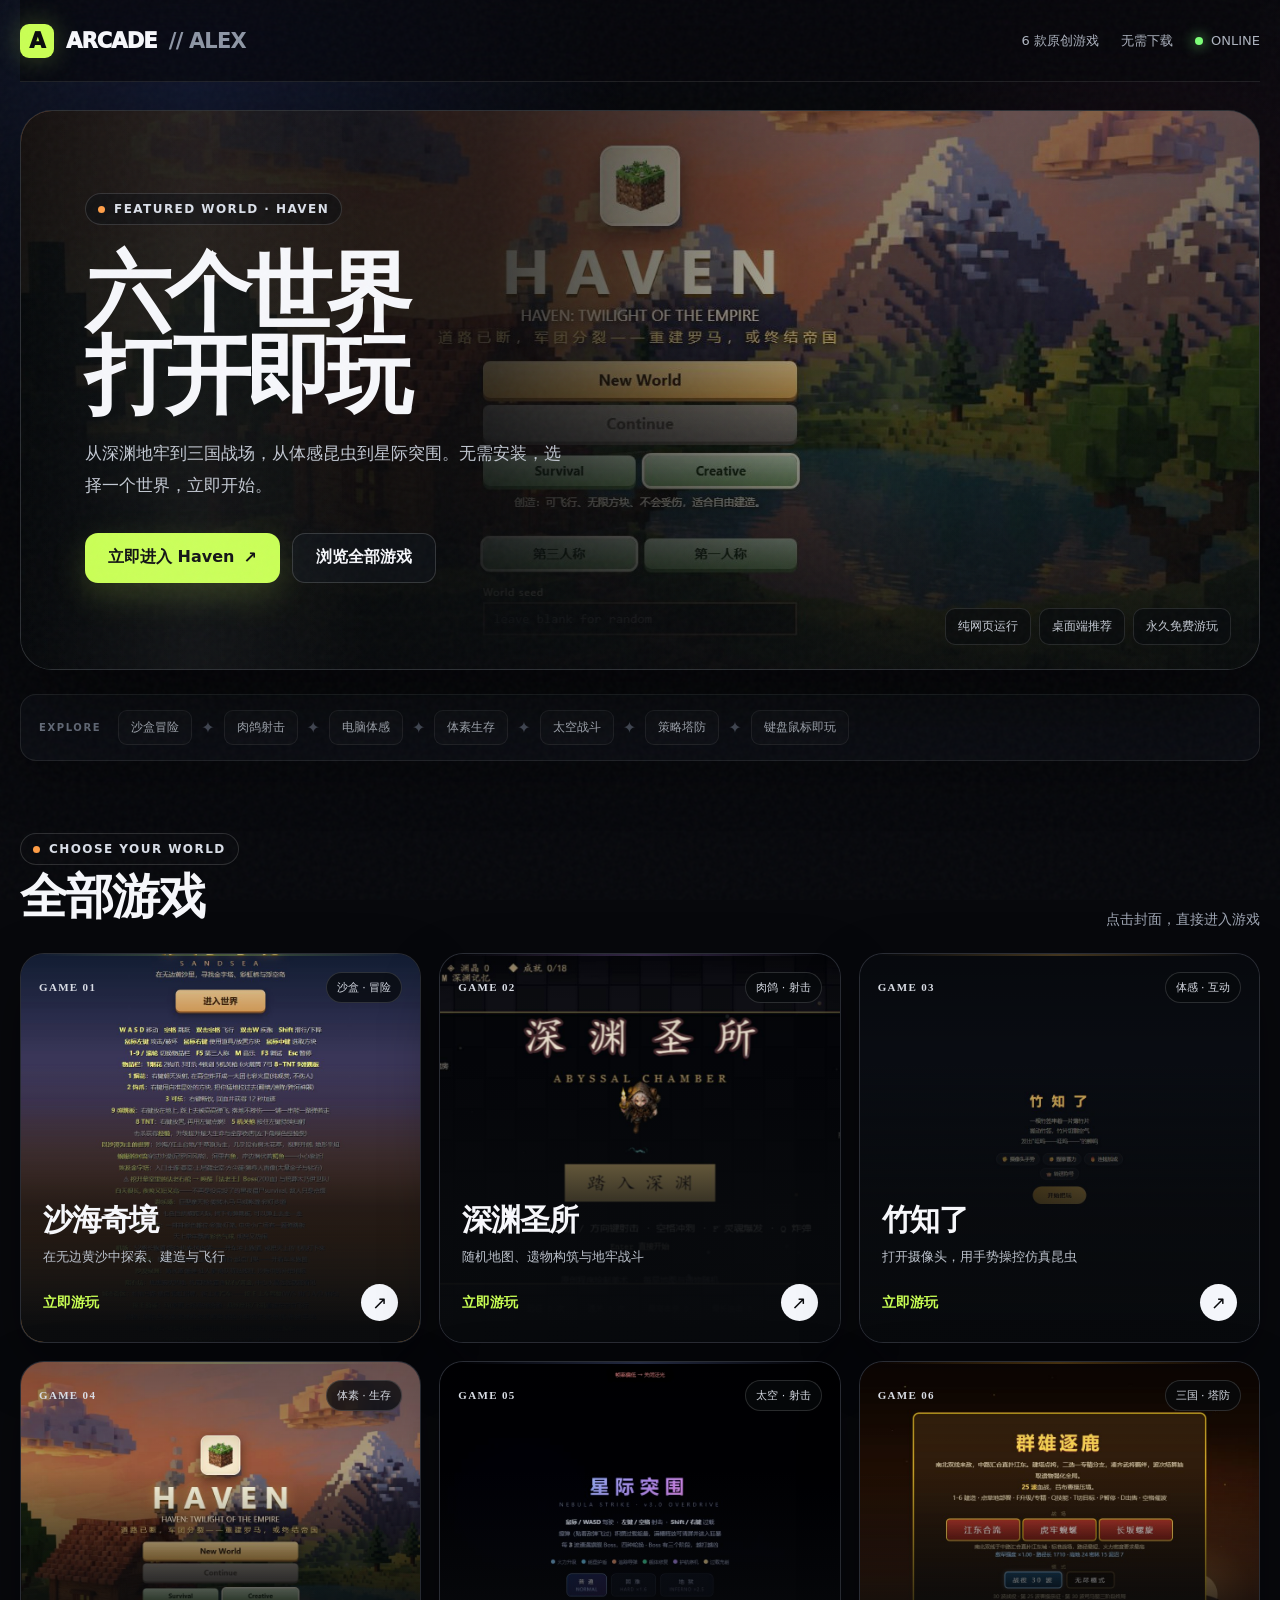
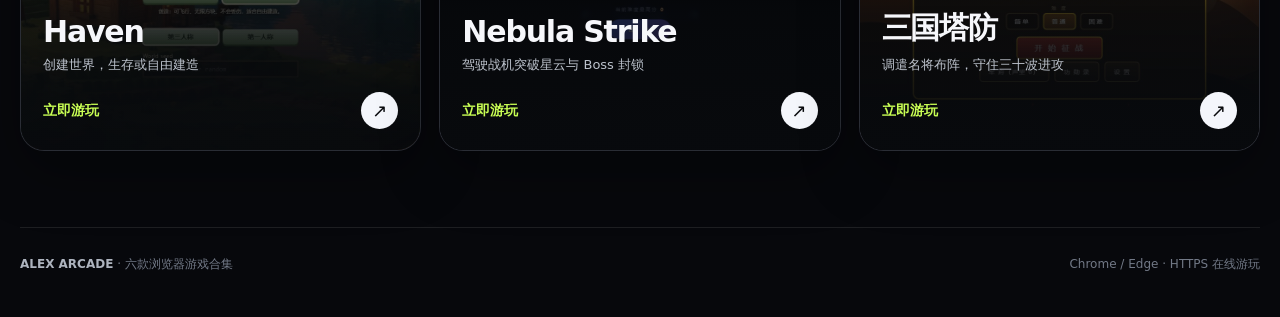
==== index.html @ c64f3cc8 "fix: align arcade naming with six games" ====
<!doctype html>
<html lang="zh-CN">
  <head>
    <script>
      if (window.location.protocol === 'file:') {
        window.location.replace('https://bosswenwu.github.io/alex-six-games/');
      }
    </script>
  <meta charset="utf-8">
  <meta name="viewport" content="width=device-width,initial-scale=1">
  <meta name="theme-color" content="#07080c">
  <meta name="description" content="Alex Arcade：六款免费网页游戏，打开浏览器立即游玩。">
  <title>Alex Arcade · 在线游戏厅</title>
  <style>
    :root{color-scheme:dark;--bg:#07080c;--panel:#11141b;--line:#ffffff18;--text:#f6f7fb;--muted:#a0a7b5;--lime:#c9ff54;--orange:#ff9d45;font-family:Inter,"Microsoft YaHei",system-ui,sans-serif}
    *{box-sizing:border-box}html{scroll-behavior:smooth}body{margin:0;background:var(--bg);color:var(--text);min-height:100vh}a{color:inherit}button,a{-webkit-tap-highlight-color:transparent}
    body:before{content:"";position:fixed;inset:0;pointer-events:none;background:radial-gradient(circle at 15% 10%,#26377155,transparent 32%),radial-gradient(circle at 90% 30%,#6e24422d,transparent 25%);z-index:-2;animation:aurora 12s ease-in-out infinite alternate}body:after{content:"";position:fixed;inset:0;pointer-events:none;z-index:99;opacity:.045;background-image:url("data:image/svg+xml,%3Csvg viewBox='0 0 180 180' xmlns='http://www.w3.org/2000/svg'%3E%3Cfilter id='n'%3E%3CfeTurbulence type='fractalNoise' baseFrequency='.9' numOctaves='2' stitchTiles='stitch'/%3E%3C/filter%3E%3Crect width='100%25' height='100%25' filter='url(%23n)' opacity='.7'/%3E%3C/svg%3E")}
    @keyframes aurora{to{filter:hue-rotate(14deg);transform:scale(1.05)}}@keyframes sheen{0%,60%{transform:translateX(-140%) skewX(-18deg)}100%{transform:translateX(260%) skewX(-18deg)}}
    .shell{width:min(1240px,calc(100% - 40px));margin:auto}.nav{position:sticky;top:0;z-index:30;height:82px;display:flex;align-items:center;justify-content:space-between;border-bottom:1px solid var(--line);background:#07080cbd;backdrop-filter:blur(22px) saturate(140%)}
    .brand{display:flex;align-items:center;gap:12px;text-decoration:none;font-weight:950;letter-spacing:-.04em;font-size:21px}.brand-mark{display:grid;place-items:center;width:34px;height:34px;background:var(--lime);color:#0a0b0d;border-radius:9px;box-shadow:0 0 26px #c9ff5440}.brand span:last-child{color:#8e96a5;font-weight:700}
    .nav-meta{display:flex;align-items:center;gap:22px;color:#aeb4c0;font-size:13px}.status{display:flex;align-items:center;gap:8px}.status i{width:8px;height:8px;border-radius:50%;background:#7dff78;box-shadow:0 0 14px #7dff78}
    .hero{position:relative;min-height:560px;margin:28px 0 24px;border:1px solid var(--line);border-radius:32px;overflow:hidden;isolation:isolate;background:#171a20;box-shadow:0 36px 100px #0008,inset 0 1px #ffffff16}.hero:before{content:"";position:absolute;z-index:2;top:-20%;bottom:-20%;width:28%;background:linear-gradient(90deg,transparent,#ffffff0c,transparent);pointer-events:none;animation:sheen 7s ease-in-out infinite}
    .hero-bg{position:absolute;inset:0;width:100%;height:100%;object-fit:cover;object-position:center;z-index:-2;transform:scale(1.015)}.hero:after{content:"";position:absolute;inset:0;background:linear-gradient(90deg,#06080be8 0%,#080a0dc9 38%,#080a0d35 70%,#080a0d55),linear-gradient(0deg,#080a0dcc,transparent 50%);z-index:-1}
    .hero-content{width:min(620px,90%);padding:82px 64px;display:flex;flex-direction:column;align-items:flex-start}.kicker{display:inline-flex;align-items:center;gap:9px;padding:8px 12px;border:1px solid #ffffff24;border-radius:999px;background:#0b0d10a8;color:#d9dee8;font-size:12px;font-weight:800;letter-spacing:.12em;text-transform:uppercase}.kicker:before{content:"";width:7px;height:7px;border-radius:50%;background:var(--orange)}
    h1{font-size:clamp(46px,7vw,86px);line-height:.96;letter-spacing:-.065em;margin:26px 0 22px;max-width:700px}.hero p{font-size:17px;line-height:1.85;color:#c1c7d1;max-width:540px;margin:0 0 32px}.actions{display:flex;gap:12px;flex-wrap:wrap}.button{display:inline-flex;align-items:center;justify-content:center;gap:9px;min-height:50px;padding:0 23px;border-radius:13px;text-decoration:none;font-weight:900;transition:.2s ease}.button.primary{background:var(--lime);color:#0a0b0d;box-shadow:0 12px 35px #c9ff542b}.button.secondary{border:1px solid #ffffff28;background:#101319bc}.button:hover,.button:focus-visible{transform:translateY(-3px)}
    .hero-stats{position:absolute;right:28px;bottom:24px;display:flex;gap:8px}.hero-stats span{padding:9px 12px;border-radius:10px;background:#090b0ebf;border:1px solid #ffffff1d;color:#c5cad4;font-size:12px;backdrop-filter:blur(12px)}
    .ticker{display:flex;align-items:center;gap:9px;margin:0 0 72px;padding:15px 18px;border:1px solid var(--line);border-radius:16px;background:#0d1016cc;box-shadow:0 18px 50px #0004;overflow:auto;scrollbar-width:none}.ticker::-webkit-scrollbar{display:none}.ticker b{color:#717988;font-size:10px;letter-spacing:.16em;margin-right:8px;white-space:nowrap}.ticker span{white-space:nowrap;padding:8px 12px;border:1px solid #ffffff14;border-radius:9px;color:#bdc3ce;font-size:12px;background:#ffffff05}.ticker i{color:#4c5260;font-style:normal}
    .section-head{display:flex;justify-content:space-between;align-items:end;margin-bottom:24px}.section-head h2{font-size:clamp(30px,4vw,48px);letter-spacing:-.045em;margin:0}.section-head p{margin:0;color:var(--muted);font-size:14px}
    .games{display:grid;grid-template-columns:repeat(12,1fr);gap:18px;padding-bottom:76px}.game{--accent:#c9ff54;grid-column:span 4;position:relative;min-height:390px;overflow:hidden;border-radius:24px;border:1px solid var(--line);background:#141720;text-decoration:none;isolation:isolate;box-shadow:0 22px 60px #0005;transition:.28s ease}.game:nth-child(2){--accent:#c793ff}.game:nth-child(3){--accent:#f7b94f}.game:nth-child(4){--accent:#91dc77}.game:nth-child(5){--accent:#8da8ff}.game:nth-child(6){--accent:#f3b333}.game:before{content:"";position:absolute;z-index:1;left:18px;right:18px;top:0;height:2px;background:linear-gradient(90deg,transparent,var(--accent),transparent);opacity:.25;transition:.25s}.game img{position:absolute;inset:0;width:100%;height:100%;object-fit:cover;z-index:-2;transition:.45s ease;filter:saturate(.92) contrast(1.04)}.game:after{content:"";position:absolute;inset:0;background:linear-gradient(0deg,#080a0dfa 4%,#080a0dc9 35%,transparent 72%),linear-gradient(180deg,#0004,transparent 25%);z-index:-1}.game:hover,.game:focus-visible{transform:translateY(-7px);border-color:color-mix(in srgb,var(--accent) 55%,transparent);box-shadow:0 30px 80px #0008,0 0 45px color-mix(in srgb,var(--accent) 10%,transparent)}.game:hover:before{opacity:1}.game:hover img,.game:focus-visible img{transform:scale(1.055);filter:saturate(1.12) contrast(1.05)}
    .game-top{display:flex;justify-content:space-between;align-items:center;padding:18px}.num{font:800 11px/1 ui-monospace,SFMono-Regular,Consolas;color:#d9dde5;letter-spacing:.12em}.genre{padding:7px 10px;border-radius:999px;background:#080a0dbd;border:1px solid #ffffff25;color:#d6dae3;font-size:11px;backdrop-filter:blur(10px)}
    .game-info{position:absolute;left:22px;right:22px;bottom:21px}.game h3{font-size:30px;letter-spacing:-.04em;margin:0 0 7px}.game p{margin:0 0 18px;color:#bcc2cc;font-size:13px;white-space:nowrap;overflow:hidden;text-overflow:ellipsis}.play-row{display:flex;justify-content:space-between;align-items:center}.play-now{font-weight:900;font-size:14px;color:var(--lime)}.arrow{display:grid;place-items:center;width:37px;height:37px;border-radius:50%;background:#f4f6fb;color:#090a0d;font-size:18px;transition:.2s}.game:hover .arrow{transform:translateX(4px)}
    .footer{border-top:1px solid var(--line);padding:28px 0 44px;display:flex;justify-content:space-between;gap:20px;color:#727987;font-size:12px}.footer strong{color:#aeb4bf}
    @media(max-width:900px){.game{grid-column:span 6}.hero{min-height:520px}.hero-content{padding:68px 42px}.hero-stats{display:none}}
    @media(max-width:620px){.shell{width:min(100% - 24px,1240px)}.nav{height:68px}.nav-meta>span:not(.status){display:none}.hero{margin-top:14px;min-height:570px;border-radius:22px}.hero-bg{object-position:60% center}.hero:after{background:linear-gradient(0deg,#07090bf7 5%,#07090bcc 56%,#07090b42)}.hero-content{position:absolute;left:0;right:0;bottom:0;width:100%;padding:34px 24px}.kicker{font-size:10px}h1{font-size:48px}.hero p{font-size:14px;line-height:1.7}.button{width:100%}.ticker{margin-bottom:56px}.section-head{align-items:start;flex-direction:column;gap:9px}.games{gap:14px}.game{grid-column:span 12;min-height:360px}.footer{flex-direction:column}}
  </style>
</head>
<body>
  <header class="shell nav">
    <a class="brand" href="./index.html" aria-label="Alex Arcade 首页"><span class="brand-mark">A</span><span>ARCADE</span><span>// ALEX</span></a>
    <div class="nav-meta"><span>6 款原创游戏</span><span>无需下载</span><span class="status"><i></i> ONLINE</span></div>
  </header>
  <main class="shell">
    <section class="hero" aria-labelledby="hero-title">
      <img class="hero-bg" src="covers/haven.jpg" alt="Haven 游戏世界">
      <div class="hero-content">
        <span class="kicker">Featured world · Haven</span>
        <h1 id="hero-title">六个世界<br>打开即玩</h1>
        <p>从深渊地牢到三国战场，从体感昆虫到星际突围。无需安装，选择一个世界，立即开始。</p>
        <div class="actions"><a class="button primary" href="games/haven/index.html">立即进入 Haven <span>↗</span></a><a class="button secondary" href="#all-games">浏览全部游戏</a></div>
      </div>
      <div class="hero-stats"><span>纯网页运行</span><span>桌面端推荐</span><span>永久免费游玩</span></div>
    </section>
    <div class="ticker" aria-label="游戏平台特点"><b>EXPLORE</b><span>沙盒冒险</span><i>✦</i><span>肉鸽射击</span><i>✦</i><span>电脑体感</span><i>✦</i><span>体素生存</span><i>✦</i><span>太空战斗</span><i>✦</i><span>策略塔防</span><i>✦</i><span>键盘鼠标即玩</span></div>
    <section id="all-games" aria-labelledby="games-title">
      <div class="section-head"><div><span class="kicker">Choose your world</span><h2 id="games-title">全部游戏</h2></div><p>点击封面，直接进入游戏</p></div>
      <div class="games">
        <a class="game" href="games/minecraft/index.html"><img src="covers/minecraft.jpg" alt="沙海奇境游戏画面"><div class="game-top"><span class="num">GAME 01</span><span class="genre">沙盒 · 冒险</span></div><div class="game-info"><h3>沙海奇境</h3><p>在无边黄沙中探索、建造与飞行</p><div class="play-row"><span class="play-now">立即游玩</span><span class="arrow">↗</span></div></div></a>
        <a class="game" href="games/abyss/index.html"><img src="covers/abyss.jpg" alt="深渊圣所游戏画面"><div class="game-top"><span class="num">GAME 02</span><span class="genre">肉鸽 · 射击</span></div><div class="game-info"><h3>深渊圣所</h3><p>随机地图、遗物构筑与地牢战斗</p><div class="play-row"><span class="play-now">立即游玩</span><span class="arrow">↗</span></div></div></a>
        <a class="game" href="games/zhuzhiliao/index.html"><img src="covers/zhuzhiliao.jpg" alt="竹知了游戏画面"><div class="game-top"><span class="num">GAME 03</span><span class="genre">体感 · 互动</span></div><div class="game-info"><h3>竹知了</h3><p>打开摄像头，用手势操控仿真昆虫</p><div class="play-row"><span class="play-now">立即游玩</span><span class="arrow">↗</span></div></div></a>
        <a class="game" href="games/haven/index.html"><img src="covers/haven.jpg" alt="Haven 游戏画面"><div class="game-top"><span class="num">GAME 04</span><span class="genre">体素 · 生存</span></div><div class="game-info"><h3>Haven</h3><p>创建世界，生存或自由建造</p><div class="play-row"><span class="play-now">立即游玩</span><span class="arrow">↗</span></div></div></a>
        <a class="game" href="games/nebula/index.html"><img src="covers/nebula.jpg" alt="Nebula Strike 游戏画面"><div class="game-top"><span class="num">GAME 05</span><span class="genre">太空 · 射击</span></div><div class="game-info"><h3>Nebula Strike</h3><p>驾驶战机突破星云与 Boss 封锁</p><div class="play-row"><span class="play-now">立即游玩</span><span class="arrow">↗</span></div></div></a>
        <a class="game" href="games/three-kingdoms/index.html"><img src="covers/three-kingdoms.jpg" alt="三国塔防游戏画面"><div class="game-top"><span class="num">GAME 06</span><span class="genre">三国 · 塔防</span></div><div class="game-info"><h3>三国塔防</h3><p>调遣名将布阵，守住三十波进攻</p><div class="play-row"><span class="play-now">立即游玩</span><span class="arrow">↗</span></div></div></a>
      </div>
    </section>
  </main>
  <footer class="shell footer"><span><strong>ALEX ARCADE</strong> · 六款浏览器游戏合集</span><span>Chrome / Edge · HTTPS 在线游玩</span></footer>
</body>
</html>
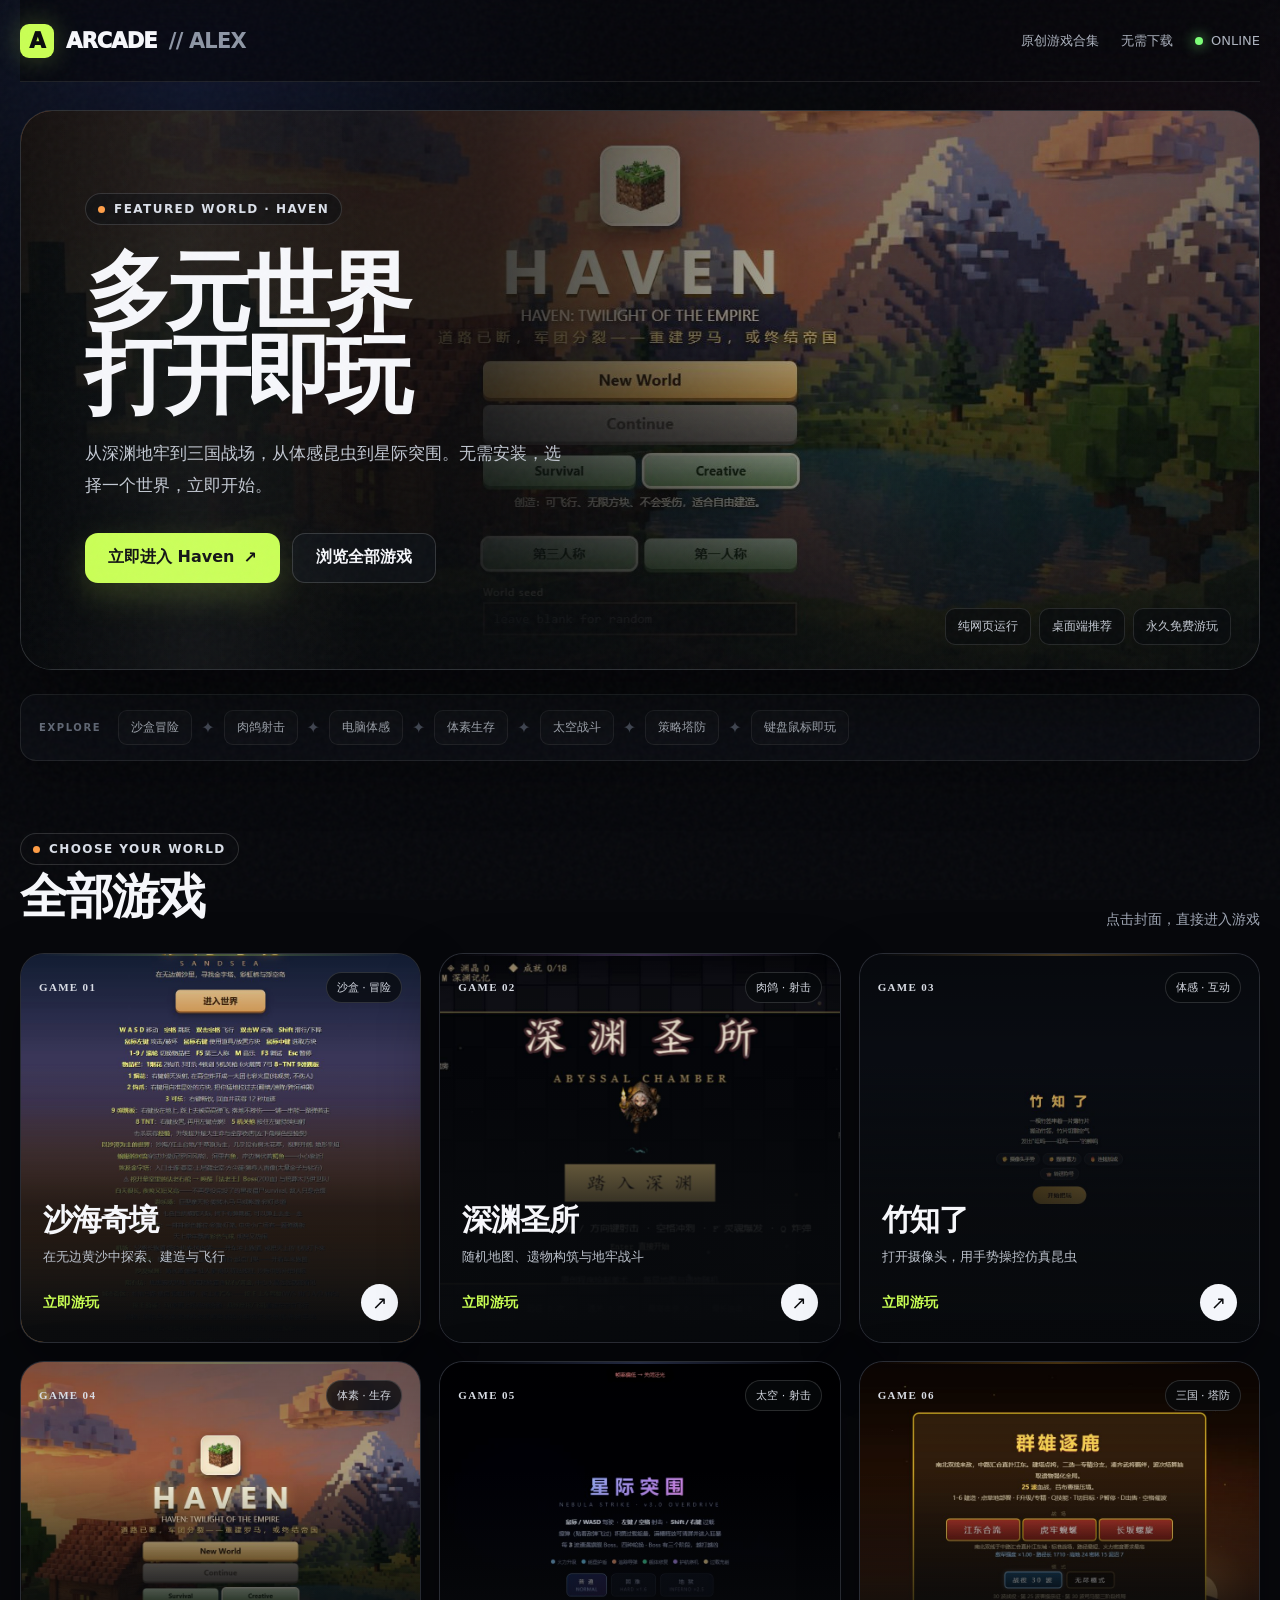
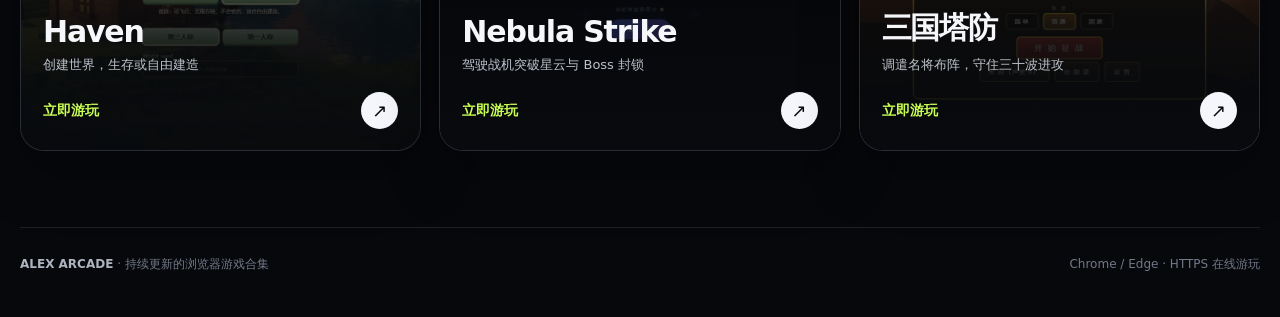
==== commit d274cf1c: "refactor: use expandable Alex Games naming" ====
--- a/index.html
+++ b/index.html
@@ -3,13 +3,13 @@
   <head>
     <script>
       if (window.location.protocol === 'file:') {
-        window.location.replace('https://bosswenwu.github.io/alex-six-games/');
+        window.location.replace('https://bosswenwu.github.io/alex-games/');
       }
     </script>
   <meta charset="utf-8">
   <meta name="viewport" content="width=device-width,initial-scale=1">
   <meta name="theme-color" content="#07080c">
-  <meta name="description" content="Alex Arcade：六款免费网页游戏，打开浏览器立即游玩。">
+  <meta name="description" content="Alex Arcade：持续扩展的免费网页游戏合集，打开浏览器立即游玩。">
   <title>Alex Arcade · 在线游戏厅</title>
   <style>
     :root{color-scheme:dark;--bg:#07080c;--panel:#11141b;--line:#ffffff18;--text:#f6f7fb;--muted:#a0a7b5;--lime:#c9ff54;--orange:#ff9d45;font-family:Inter,"Microsoft YaHei",system-ui,sans-serif}
@@ -37,14 +37,14 @@
 <body>
   <header class="shell nav">
     <a class="brand" href="./index.html" aria-label="Alex Arcade 首页"><span class="brand-mark">A</span><span>ARCADE</span><span>// ALEX</span></a>
-    <div class="nav-meta"><span>6 款原创游戏</span><span>无需下载</span><span class="status"><i></i> ONLINE</span></div>
+    <div class="nav-meta"><span>原创游戏合集</span><span>无需下载</span><span class="status"><i></i> ONLINE</span></div>
   </header>
   <main class="shell">
     <section class="hero" aria-labelledby="hero-title">
       <img class="hero-bg" src="covers/haven.jpg" alt="Haven 游戏世界">
       <div class="hero-content">
         <span class="kicker">Featured world · Haven</span>
-        <h1 id="hero-title">六个世界<br>打开即玩</h1>
+        <h1 id="hero-title">多元世界<br>打开即玩</h1>
         <p>从深渊地牢到三国战场，从体感昆虫到星际突围。无需安装，选择一个世界，立即开始。</p>
         <div class="actions"><a class="button primary" href="games/haven/index.html">立即进入 Haven <span>↗</span></a><a class="button secondary" href="#all-games">浏览全部游戏</a></div>
       </div>
@@ -63,6 +63,6 @@
       </div>
     </section>
   </main>
-  <footer class="shell footer"><span><strong>ALEX ARCADE</strong> · 六款浏览器游戏合集</span><span>Chrome / Edge · HTTPS 在线游玩</span></footer>
+  <footer class="shell footer"><span><strong>ALEX ARCADE</strong> · 持续更新的浏览器游戏合集</span><span>Chrome / Edge · HTTPS 在线游玩</span></footer>
 </body>
 </html>
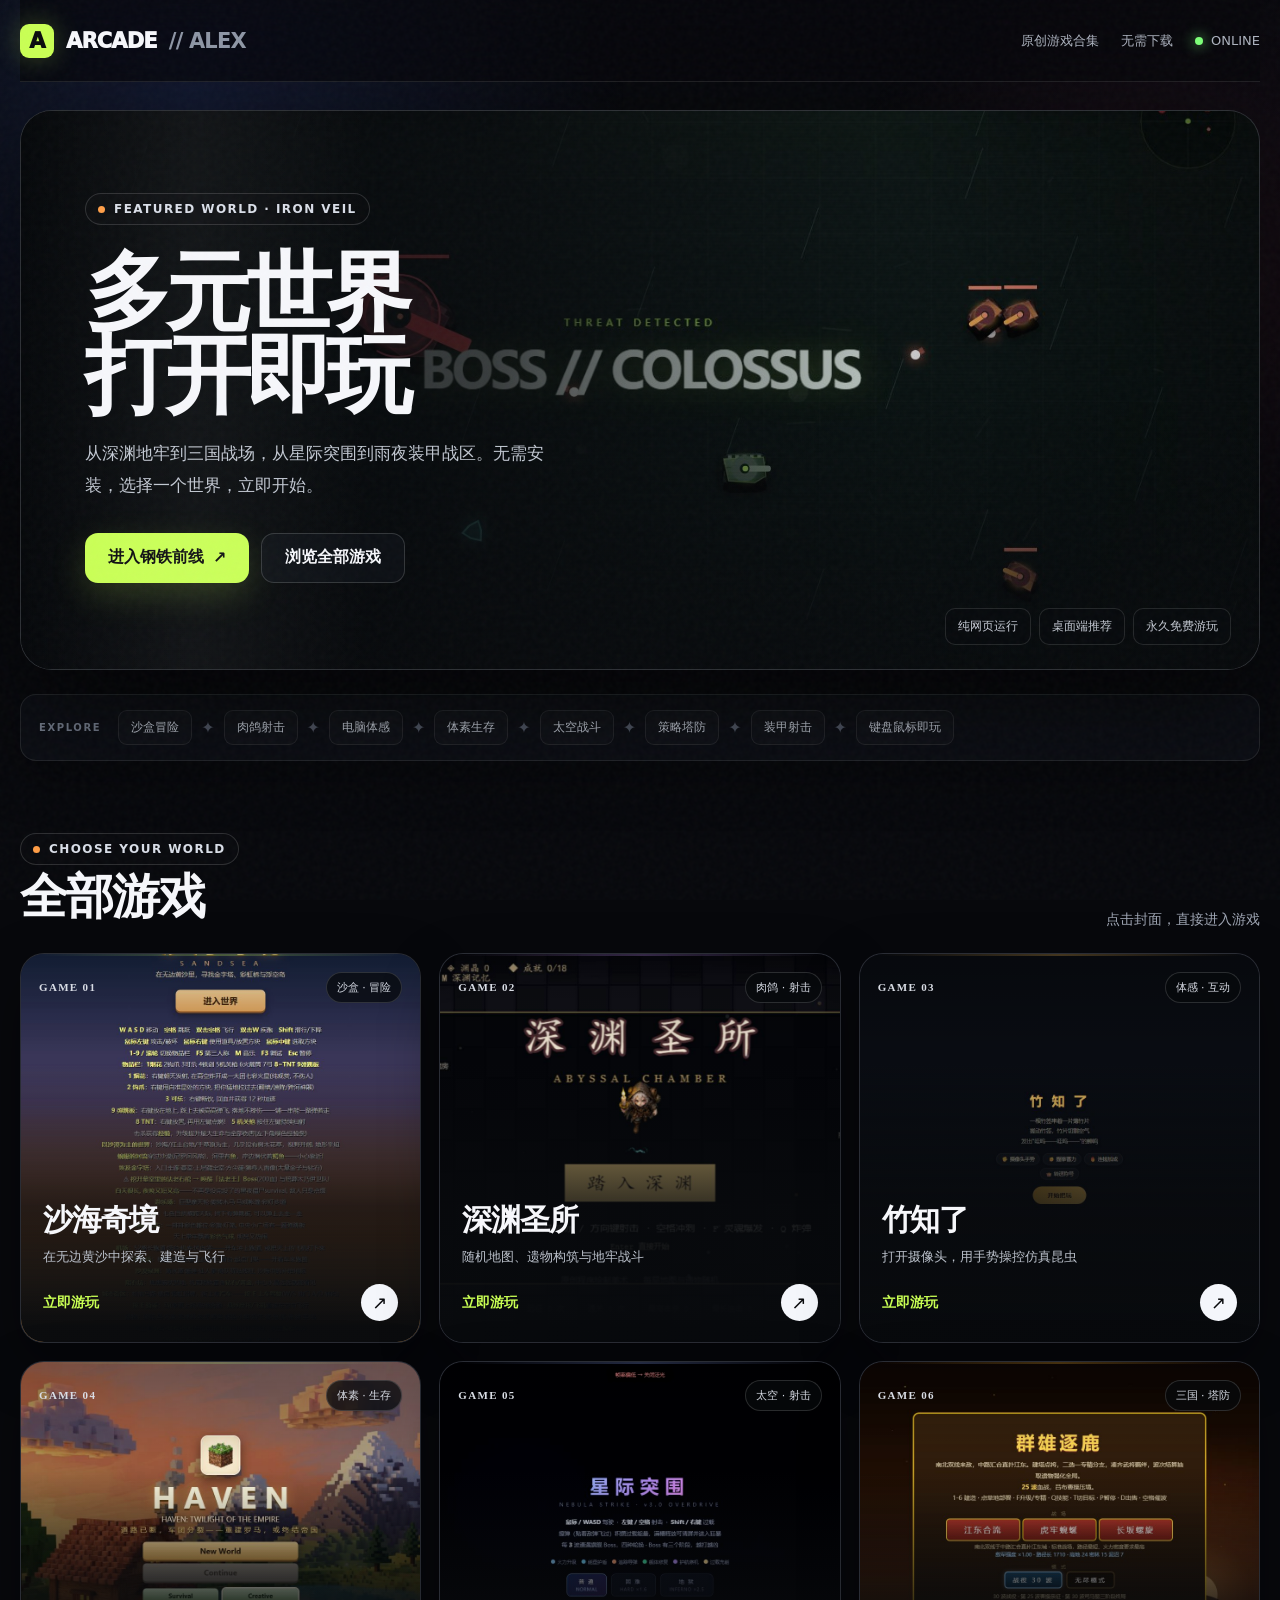
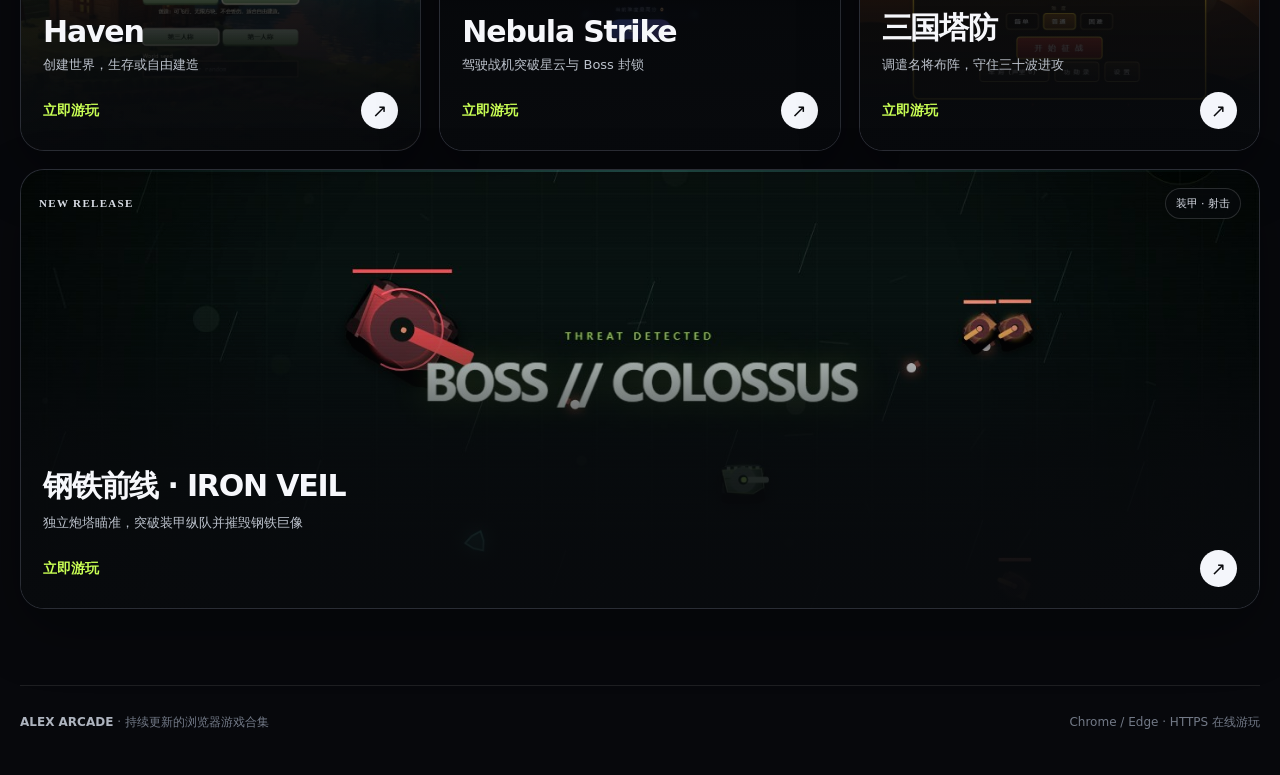
==== commit 4c34e005: "feat: add Iron Veil tank shooter" ====
--- a/index.html
+++ b/index.html
@@ -26,12 +26,12 @@
     .hero-stats{position:absolute;right:28px;bottom:24px;display:flex;gap:8px}.hero-stats span{padding:9px 12px;border-radius:10px;background:#090b0ebf;border:1px solid #ffffff1d;color:#c5cad4;font-size:12px;backdrop-filter:blur(12px)}
     .ticker{display:flex;align-items:center;gap:9px;margin:0 0 72px;padding:15px 18px;border:1px solid var(--line);border-radius:16px;background:#0d1016cc;box-shadow:0 18px 50px #0004;overflow:auto;scrollbar-width:none}.ticker::-webkit-scrollbar{display:none}.ticker b{color:#717988;font-size:10px;letter-spacing:.16em;margin-right:8px;white-space:nowrap}.ticker span{white-space:nowrap;padding:8px 12px;border:1px solid #ffffff14;border-radius:9px;color:#bdc3ce;font-size:12px;background:#ffffff05}.ticker i{color:#4c5260;font-style:normal}
     .section-head{display:flex;justify-content:space-between;align-items:end;margin-bottom:24px}.section-head h2{font-size:clamp(30px,4vw,48px);letter-spacing:-.045em;margin:0}.section-head p{margin:0;color:var(--muted);font-size:14px}
-    .games{display:grid;grid-template-columns:repeat(12,1fr);gap:18px;padding-bottom:76px}.game{--accent:#c9ff54;grid-column:span 4;position:relative;min-height:390px;overflow:hidden;border-radius:24px;border:1px solid var(--line);background:#141720;text-decoration:none;isolation:isolate;box-shadow:0 22px 60px #0005;transition:.28s ease}.game:nth-child(2){--accent:#c793ff}.game:nth-child(3){--accent:#f7b94f}.game:nth-child(4){--accent:#91dc77}.game:nth-child(5){--accent:#8da8ff}.game:nth-child(6){--accent:#f3b333}.game:before{content:"";position:absolute;z-index:1;left:18px;right:18px;top:0;height:2px;background:linear-gradient(90deg,transparent,var(--accent),transparent);opacity:.25;transition:.25s}.game img{position:absolute;inset:0;width:100%;height:100%;object-fit:cover;z-index:-2;transition:.45s ease;filter:saturate(.92) contrast(1.04)}.game:after{content:"";position:absolute;inset:0;background:linear-gradient(0deg,#080a0dfa 4%,#080a0dc9 35%,transparent 72%),linear-gradient(180deg,#0004,transparent 25%);z-index:-1}.game:hover,.game:focus-visible{transform:translateY(-7px);border-color:color-mix(in srgb,var(--accent) 55%,transparent);box-shadow:0 30px 80px #0008,0 0 45px color-mix(in srgb,var(--accent) 10%,transparent)}.game:hover:before{opacity:1}.game:hover img,.game:focus-visible img{transform:scale(1.055);filter:saturate(1.12) contrast(1.05)}
+    .games{display:grid;grid-template-columns:repeat(12,1fr);gap:18px;padding-bottom:76px}.game{--accent:#c9ff54;grid-column:span 4;position:relative;min-height:390px;overflow:hidden;border-radius:24px;border:1px solid var(--line);background:#141720;text-decoration:none;isolation:isolate;box-shadow:0 22px 60px #0005;transition:.28s ease}.game:nth-child(2){--accent:#c793ff}.game:nth-child(3){--accent:#f7b94f}.game:nth-child(4){--accent:#91dc77}.game:nth-child(5){--accent:#8da8ff}.game:nth-child(6){--accent:#f3b333}.game:nth-child(7){--accent:#61e8db;grid-column:span 12;min-height:440px}.game:nth-child(7) img{object-position:center 46%}.game:before{content:"";position:absolute;z-index:1;left:18px;right:18px;top:0;height:2px;background:linear-gradient(90deg,transparent,var(--accent),transparent);opacity:.25;transition:.25s}.game img{position:absolute;inset:0;width:100%;height:100%;object-fit:cover;z-index:-2;transition:.45s ease;filter:saturate(.92) contrast(1.04)}.game:after{content:"";position:absolute;inset:0;background:linear-gradient(0deg,#080a0dfa 4%,#080a0dc9 35%,transparent 72%),linear-gradient(180deg,#0004,transparent 25%);z-index:-1}.game:hover,.game:focus-visible{transform:translateY(-7px);border-color:color-mix(in srgb,var(--accent) 55%,transparent);box-shadow:0 30px 80px #0008,0 0 45px color-mix(in srgb,var(--accent) 10%,transparent)}.game:hover:before{opacity:1}.game:hover img,.game:focus-visible img{transform:scale(1.055);filter:saturate(1.12) contrast(1.05)}
     .game-top{display:flex;justify-content:space-between;align-items:center;padding:18px}.num{font:800 11px/1 ui-monospace,SFMono-Regular,Consolas;color:#d9dde5;letter-spacing:.12em}.genre{padding:7px 10px;border-radius:999px;background:#080a0dbd;border:1px solid #ffffff25;color:#d6dae3;font-size:11px;backdrop-filter:blur(10px)}
     .game-info{position:absolute;left:22px;right:22px;bottom:21px}.game h3{font-size:30px;letter-spacing:-.04em;margin:0 0 7px}.game p{margin:0 0 18px;color:#bcc2cc;font-size:13px;white-space:nowrap;overflow:hidden;text-overflow:ellipsis}.play-row{display:flex;justify-content:space-between;align-items:center}.play-now{font-weight:900;font-size:14px;color:var(--lime)}.arrow{display:grid;place-items:center;width:37px;height:37px;border-radius:50%;background:#f4f6fb;color:#090a0d;font-size:18px;transition:.2s}.game:hover .arrow{transform:translateX(4px)}
     .footer{border-top:1px solid var(--line);padding:28px 0 44px;display:flex;justify-content:space-between;gap:20px;color:#727987;font-size:12px}.footer strong{color:#aeb4bf}
-    @media(max-width:900px){.game{grid-column:span 6}.hero{min-height:520px}.hero-content{padding:68px 42px}.hero-stats{display:none}}
-    @media(max-width:620px){.shell{width:min(100% - 24px,1240px)}.nav{height:68px}.nav-meta>span:not(.status){display:none}.hero{margin-top:14px;min-height:570px;border-radius:22px}.hero-bg{object-position:60% center}.hero:after{background:linear-gradient(0deg,#07090bf7 5%,#07090bcc 56%,#07090b42)}.hero-content{position:absolute;left:0;right:0;bottom:0;width:100%;padding:34px 24px}.kicker{font-size:10px}h1{font-size:48px}.hero p{font-size:14px;line-height:1.7}.button{width:100%}.ticker{margin-bottom:56px}.section-head{align-items:start;flex-direction:column;gap:9px}.games{gap:14px}.game{grid-column:span 12;min-height:360px}.footer{flex-direction:column}}
+    @media(max-width:900px){.game{grid-column:span 6}.game:nth-child(7){grid-column:span 12}.hero{min-height:520px}.hero-content{padding:68px 42px}.hero-stats{display:none}}
+    @media(max-width:620px){.shell{width:min(100% - 24px,1240px)}.nav{height:68px}.nav-meta>span:not(.status){display:none}.hero{margin-top:14px;min-height:570px;border-radius:22px}.hero-bg{object-position:60% center}.hero:after{background:linear-gradient(0deg,#07090bf7 5%,#07090bcc 56%,#07090b42)}.hero-content{position:absolute;left:0;right:0;bottom:0;width:100%;padding:34px 24px}.kicker{font-size:10px}h1{font-size:48px}.hero p{font-size:14px;line-height:1.7}.button{width:100%}.ticker{margin-bottom:56px}.section-head{align-items:start;flex-direction:column;gap:9px}.games{gap:14px}.game,.game:nth-child(7){grid-column:span 12;min-height:360px}.footer{flex-direction:column}}
   </style>
 </head>
 <body>
@@ -41,16 +41,16 @@
   </header>
   <main class="shell">
     <section class="hero" aria-labelledby="hero-title">
-      <img class="hero-bg" src="covers/haven.jpg" alt="Haven 游戏世界">
+      <img class="hero-bg" src="covers/tank-strike.jpg" alt="钢铁前线游戏世界">
       <div class="hero-content">
-        <span class="kicker">Featured world · Haven</span>
+        <span class="kicker">Featured world · Iron Veil</span>
         <h1 id="hero-title">多元世界<br>打开即玩</h1>
-        <p>从深渊地牢到三国战场，从体感昆虫到星际突围。无需安装，选择一个世界，立即开始。</p>
-        <div class="actions"><a class="button primary" href="games/haven/index.html">立即进入 Haven <span>↗</span></a><a class="button secondary" href="#all-games">浏览全部游戏</a></div>
+        <p>从深渊地牢到三国战场，从星际突围到雨夜装甲战区。无需安装，选择一个世界，立即开始。</p>
+        <div class="actions"><a class="button primary" href="games/tank-strike/index.html">进入钢铁前线 <span>↗</span></a><a class="button secondary" href="#all-games">浏览全部游戏</a></div>
       </div>
       <div class="hero-stats"><span>纯网页运行</span><span>桌面端推荐</span><span>永久免费游玩</span></div>
     </section>
-    <div class="ticker" aria-label="游戏平台特点"><b>EXPLORE</b><span>沙盒冒险</span><i>✦</i><span>肉鸽射击</span><i>✦</i><span>电脑体感</span><i>✦</i><span>体素生存</span><i>✦</i><span>太空战斗</span><i>✦</i><span>策略塔防</span><i>✦</i><span>键盘鼠标即玩</span></div>
+    <div class="ticker" aria-label="游戏平台特点"><b>EXPLORE</b><span>沙盒冒险</span><i>✦</i><span>肉鸽射击</span><i>✦</i><span>电脑体感</span><i>✦</i><span>体素生存</span><i>✦</i><span>太空战斗</span><i>✦</i><span>策略塔防</span><i>✦</i><span>装甲射击</span><i>✦</i><span>键盘鼠标即玩</span></div>
     <section id="all-games" aria-labelledby="games-title">
       <div class="section-head"><div><span class="kicker">Choose your world</span><h2 id="games-title">全部游戏</h2></div><p>点击封面，直接进入游戏</p></div>
       <div class="games">
@@ -60,6 +60,7 @@
         <a class="game" href="games/haven/index.html"><img src="covers/haven.jpg" alt="Haven 游戏画面"><div class="game-top"><span class="num">GAME 04</span><span class="genre">体素 · 生存</span></div><div class="game-info"><h3>Haven</h3><p>创建世界，生存或自由建造</p><div class="play-row"><span class="play-now">立即游玩</span><span class="arrow">↗</span></div></div></a>
         <a class="game" href="games/nebula/index.html"><img src="covers/nebula.jpg" alt="Nebula Strike 游戏画面"><div class="game-top"><span class="num">GAME 05</span><span class="genre">太空 · 射击</span></div><div class="game-info"><h3>Nebula Strike</h3><p>驾驶战机突破星云与 Boss 封锁</p><div class="play-row"><span class="play-now">立即游玩</span><span class="arrow">↗</span></div></div></a>
         <a class="game" href="games/three-kingdoms/index.html"><img src="covers/three-kingdoms.jpg" alt="三国塔防游戏画面"><div class="game-top"><span class="num">GAME 06</span><span class="genre">三国 · 塔防</span></div><div class="game-info"><h3>三国塔防</h3><p>调遣名将布阵，守住三十波进攻</p><div class="play-row"><span class="play-now">立即游玩</span><span class="arrow">↗</span></div></div></a>
+        <a class="game" href="games/tank-strike/index.html"><img src="covers/tank-strike.jpg" alt="钢铁前线游戏画面"><div class="game-top"><span class="num">NEW RELEASE</span><span class="genre">装甲 · 射击</span></div><div class="game-info"><h3>钢铁前线 · IRON VEIL</h3><p>独立炮塔瞄准，突破装甲纵队并摧毁钢铁巨像</p><div class="play-row"><span class="play-now">立即游玩</span><span class="arrow">↗</span></div></div></a>
       </div>
     </section>
   </main>
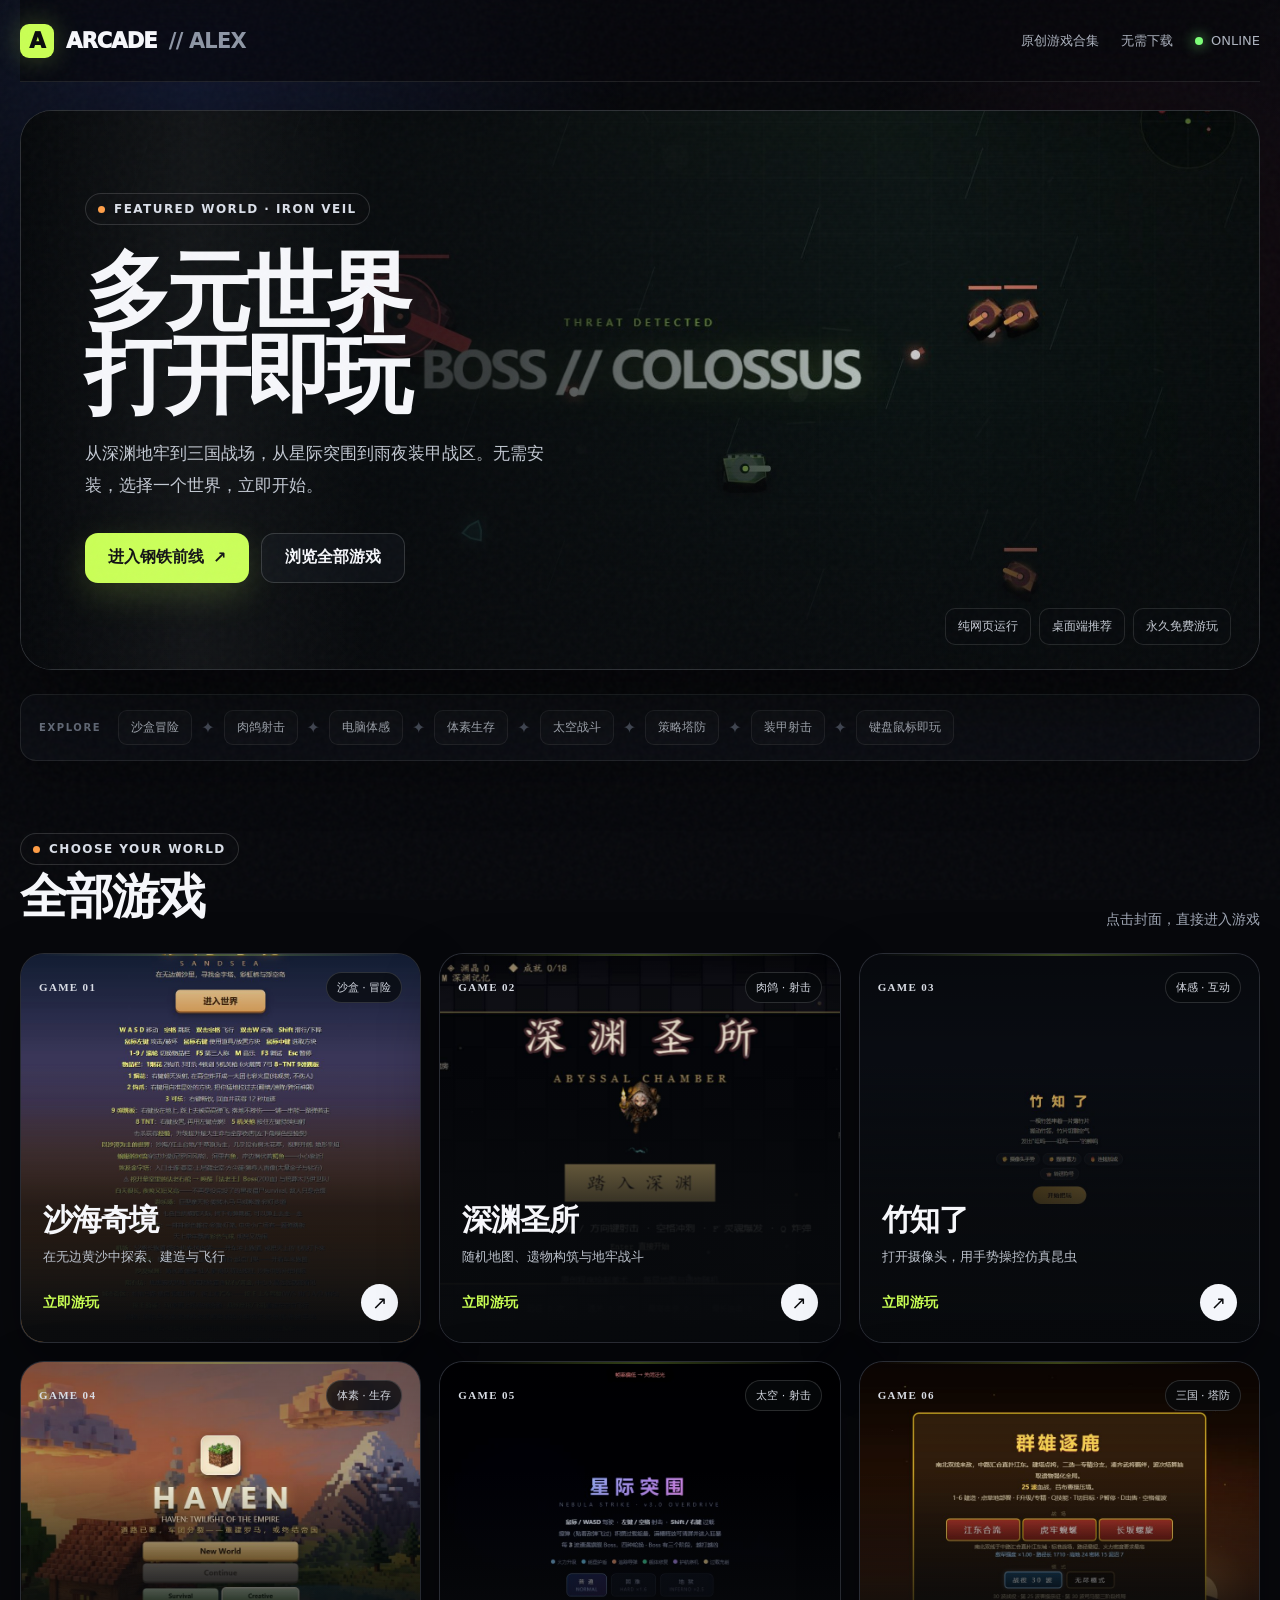
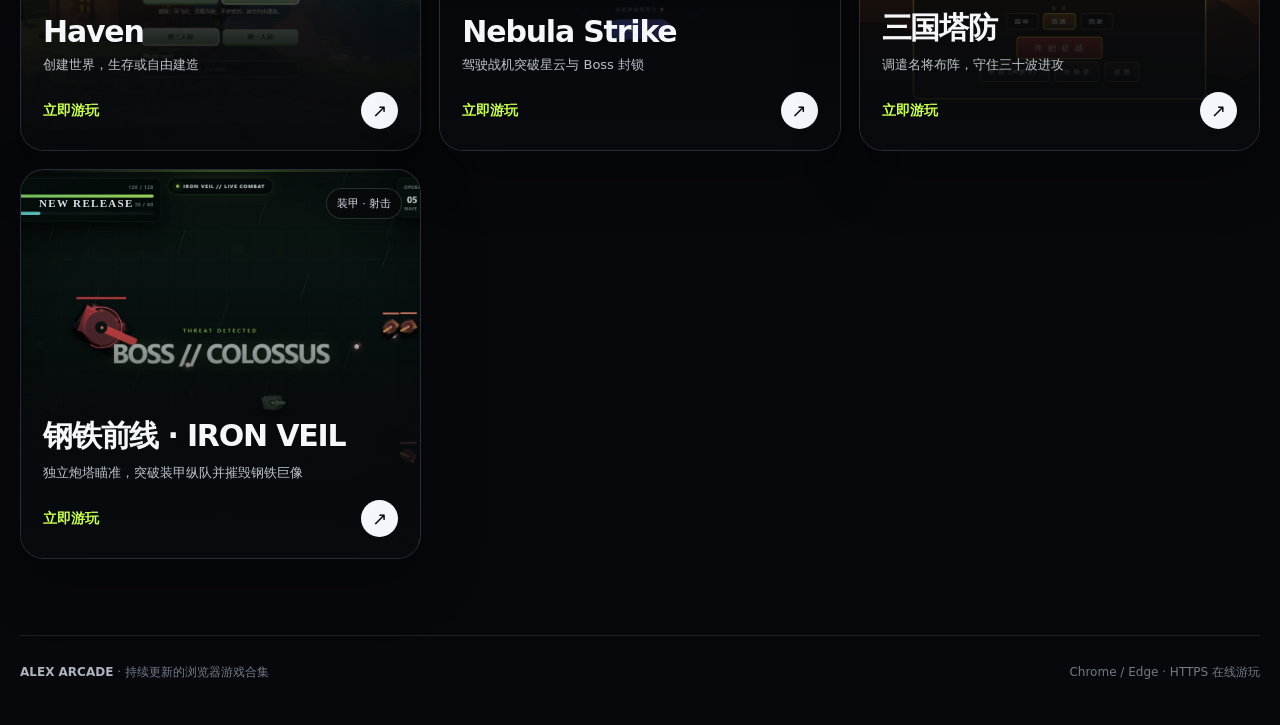
==== commit e1ca01d3: "feat(home): data-driven game grid with no-JS fallback + OG tags - 7 cards render from a GAMES array;" ====
--- a/index.html
+++ b/index.html
@@ -10,6 +10,14 @@
   <meta name="viewport" content="width=device-width,initial-scale=1">
   <meta name="theme-color" content="#07080c">
   <meta name="description" content="Alex Arcade：持续扩展的免费网页游戏合集，打开浏览器立即游玩。">
+  <meta property="og:type" content="website">
+  <meta property="og:site_name" content="Alex Arcade">
+  <meta property="og:title" content="Alex Arcade · 在线游戏厅">
+  <meta property="og:description" content="Alex Arcade：持续扩展的免费网页游戏合集，打开浏览器立即游玩。">
+  <meta property="og:url" content="https://bosswenwu.github.io/alex-games/">
+  <meta property="og:image" content="https://bosswenwu.github.io/alex-games/covers/tank-strike.jpg">
+  <meta property="og:image:alt" content="Alex Arcade · 钢铁前线 IRON VEIL 装甲射击">
+  <meta name="twitter:card" content="summary_large_image">
   <title>Alex Arcade · 在线游戏厅</title>
   <style>
     :root{color-scheme:dark;--bg:#07080c;--panel:#11141b;--line:#ffffff18;--text:#f6f7fb;--muted:#a0a7b5;--lime:#c9ff54;--orange:#ff9d45;font-family:Inter,"Microsoft YaHei",system-ui,sans-serif}
@@ -26,7 +34,7 @@
     .hero-stats{position:absolute;right:28px;bottom:24px;display:flex;gap:8px}.hero-stats span{padding:9px 12px;border-radius:10px;background:#090b0ebf;border:1px solid #ffffff1d;color:#c5cad4;font-size:12px;backdrop-filter:blur(12px)}
     .ticker{display:flex;align-items:center;gap:9px;margin:0 0 72px;padding:15px 18px;border:1px solid var(--line);border-radius:16px;background:#0d1016cc;box-shadow:0 18px 50px #0004;overflow:auto;scrollbar-width:none}.ticker::-webkit-scrollbar{display:none}.ticker b{color:#717988;font-size:10px;letter-spacing:.16em;margin-right:8px;white-space:nowrap}.ticker span{white-space:nowrap;padding:8px 12px;border:1px solid #ffffff14;border-radius:9px;color:#bdc3ce;font-size:12px;background:#ffffff05}.ticker i{color:#4c5260;font-style:normal}
     .section-head{display:flex;justify-content:space-between;align-items:end;margin-bottom:24px}.section-head h2{font-size:clamp(30px,4vw,48px);letter-spacing:-.045em;margin:0}.section-head p{margin:0;color:var(--muted);font-size:14px}
-    .games{display:grid;grid-template-columns:repeat(12,1fr);gap:18px;padding-bottom:76px}.game{--accent:#c9ff54;grid-column:span 4;position:relative;min-height:390px;overflow:hidden;border-radius:24px;border:1px solid var(--line);background:#141720;text-decoration:none;isolation:isolate;box-shadow:0 22px 60px #0005;transition:.28s ease}.game:nth-child(2){--accent:#c793ff}.game:nth-child(3){--accent:#f7b94f}.game:nth-child(4){--accent:#91dc77}.game:nth-child(5){--accent:#8da8ff}.game:nth-child(6){--accent:#f3b333}.game:nth-child(7){--accent:#61e8db;grid-column:span 12;min-height:440px}.game:nth-child(7) img{object-position:center 46%}.game:before{content:"";position:absolute;z-index:1;left:18px;right:18px;top:0;height:2px;background:linear-gradient(90deg,transparent,var(--accent),transparent);opacity:.25;transition:.25s}.game img{position:absolute;inset:0;width:100%;height:100%;object-fit:cover;z-index:-2;transition:.45s ease;filter:saturate(.92) contrast(1.04)}.game:after{content:"";position:absolute;inset:0;background:linear-gradient(0deg,#080a0dfa 4%,#080a0dc9 35%,transparent 72%),linear-gradient(180deg,#0004,transparent 25%);z-index:-1}.game:hover,.game:focus-visible{transform:translateY(-7px);border-color:color-mix(in srgb,var(--accent) 55%,transparent);box-shadow:0 30px 80px #0008,0 0 45px color-mix(in srgb,var(--accent) 10%,transparent)}.game:hover:before{opacity:1}.game:hover img,.game:focus-visible img{transform:scale(1.055);filter:saturate(1.12) contrast(1.05)}
+    .games{display:grid;grid-template-columns:repeat(12,1fr);gap:18px;padding-bottom:76px}.game{--accent:#c9ff54;grid-column:span 4;position:relative;min-height:390px;overflow:hidden;border-radius:24px;border:1px solid var(--line);background:#141720;text-decoration:none;isolation:isolate;box-shadow:0 22px 60px #0005;transition:.28s ease}.game.wide{grid-column:span 12;min-height:440px}.game.wide img{object-position:center 46%}.game:before{content:"";position:absolute;z-index:1;left:18px;right:18px;top:0;height:2px;background:linear-gradient(90deg,transparent,var(--accent),transparent);opacity:.25;transition:.25s}.game img{position:absolute;inset:0;width:100%;height:100%;object-fit:cover;z-index:-2;transition:.45s ease;filter:saturate(.92) contrast(1.04)}.game:after{content:"";position:absolute;inset:0;background:linear-gradient(0deg,#080a0dfa 4%,#080a0dc9 35%,transparent 72%),linear-gradient(180deg,#0004,transparent 25%);z-index:-1}.game:hover,.game:focus-visible{transform:translateY(-7px);border-color:color-mix(in srgb,var(--accent) 55%,transparent);box-shadow:0 30px 80px #0008,0 0 45px color-mix(in srgb,var(--accent) 10%,transparent)}.game:hover:before{opacity:1}.game:hover img,.game:focus-visible img{transform:scale(1.055);filter:saturate(1.12) contrast(1.05)}
     .game-top{display:flex;justify-content:space-between;align-items:center;padding:18px}.num{font:800 11px/1 ui-monospace,SFMono-Regular,Consolas;color:#d9dde5;letter-spacing:.12em}.genre{padding:7px 10px;border-radius:999px;background:#080a0dbd;border:1px solid #ffffff25;color:#d6dae3;font-size:11px;backdrop-filter:blur(10px)}
     .game-info{position:absolute;left:22px;right:22px;bottom:21px}.game h3{font-size:30px;letter-spacing:-.04em;margin:0 0 7px}.game p{margin:0 0 18px;color:#bcc2cc;font-size:13px;white-space:nowrap;overflow:hidden;text-overflow:ellipsis}.play-row{display:flex;justify-content:space-between;align-items:center}.play-now{font-weight:900;font-size:14px;color:var(--lime)}.arrow{display:grid;place-items:center;width:37px;height:37px;border-radius:50%;background:#f4f6fb;color:#090a0d;font-size:18px;transition:.2s}.game:hover .arrow{transform:translateX(4px)}
     .footer{border-top:1px solid var(--line);padding:28px 0 44px;display:flex;justify-content:space-between;gap:20px;color:#727987;font-size:12px}.footer strong{color:#aeb4bf}
@@ -41,29 +49,65 @@
   </header>
   <main class="shell">
     <section class="hero" aria-labelledby="hero-title">
-      <img class="hero-bg" src="covers/tank-strike.jpg" alt="钢铁前线游戏世界">
+      <img class="hero-bg" id="hero-bg" src="covers/tank-strike.jpg" alt="精选游戏世界">
       <div class="hero-content">
-        <span class="kicker">Featured world · Iron Veil</span>
+        <span class="kicker" id="hero-kicker">Featured world · Iron Veil</span>
         <h1 id="hero-title">多元世界<br>打开即玩</h1>
         <p>从深渊地牢到三国战场，从星际突围到雨夜装甲战区。无需安装，选择一个世界，立即开始。</p>
-        <div class="actions"><a class="button primary" href="games/tank-strike/index.html">进入钢铁前线 <span>↗</span></a><a class="button secondary" href="#all-games">浏览全部游戏</a></div>
+        <div class="actions"><a class="button primary" id="hero-cta" href="games/tank-strike/index.html">进入钢铁前线 <span>↗</span></a><a class="button secondary" href="#all-games">浏览全部游戏</a></div>
       </div>
       <div class="hero-stats"><span>纯网页运行</span><span>桌面端推荐</span><span>永久免费游玩</span></div>
     </section>
     <div class="ticker" aria-label="游戏平台特点"><b>EXPLORE</b><span>沙盒冒险</span><i>✦</i><span>肉鸽射击</span><i>✦</i><span>电脑体感</span><i>✦</i><span>体素生存</span><i>✦</i><span>太空战斗</span><i>✦</i><span>策略塔防</span><i>✦</i><span>装甲射击</span><i>✦</i><span>键盘鼠标即玩</span></div>
     <section id="all-games" aria-labelledby="games-title">
       <div class="section-head"><div><span class="kicker">Choose your world</span><h2 id="games-title">全部游戏</h2></div><p>点击封面，直接进入游戏</p></div>
-      <div class="games">
-        <a class="game" href="games/minecraft/index.html"><img src="covers/minecraft.jpg" alt="沙海奇境游戏画面"><div class="game-top"><span class="num">GAME 01</span><span class="genre">沙盒 · 冒险</span></div><div class="game-info"><h3>沙海奇境</h3><p>在无边黄沙中探索、建造与飞行</p><div class="play-row"><span class="play-now">立即游玩</span><span class="arrow">↗</span></div></div></a>
-        <a class="game" href="games/abyss/index.html"><img src="covers/abyss.jpg" alt="深渊圣所游戏画面"><div class="game-top"><span class="num">GAME 02</span><span class="genre">肉鸽 · 射击</span></div><div class="game-info"><h3>深渊圣所</h3><p>随机地图、遗物构筑与地牢战斗</p><div class="play-row"><span class="play-now">立即游玩</span><span class="arrow">↗</span></div></div></a>
-        <a class="game" href="games/zhuzhiliao/index.html"><img src="covers/zhuzhiliao.jpg" alt="竹知了游戏画面"><div class="game-top"><span class="num">GAME 03</span><span class="genre">体感 · 互动</span></div><div class="game-info"><h3>竹知了</h3><p>打开摄像头，用手势操控仿真昆虫</p><div class="play-row"><span class="play-now">立即游玩</span><span class="arrow">↗</span></div></div></a>
-        <a class="game" href="games/haven/index.html"><img src="covers/haven.jpg" alt="Haven 游戏画面"><div class="game-top"><span class="num">GAME 04</span><span class="genre">体素 · 生存</span></div><div class="game-info"><h3>Haven</h3><p>创建世界，生存或自由建造</p><div class="play-row"><span class="play-now">立即游玩</span><span class="arrow">↗</span></div></div></a>
-        <a class="game" href="games/nebula/index.html"><img src="covers/nebula.jpg" alt="Nebula Strike 游戏画面"><div class="game-top"><span class="num">GAME 05</span><span class="genre">太空 · 射击</span></div><div class="game-info"><h3>Nebula Strike</h3><p>驾驶战机突破星云与 Boss 封锁</p><div class="play-row"><span class="play-now">立即游玩</span><span class="arrow">↗</span></div></div></a>
-        <a class="game" href="games/three-kingdoms/index.html"><img src="covers/three-kingdoms.jpg" alt="三国塔防游戏画面"><div class="game-top"><span class="num">GAME 06</span><span class="genre">三国 · 塔防</span></div><div class="game-info"><h3>三国塔防</h3><p>调遣名将布阵，守住三十波进攻</p><div class="play-row"><span class="play-now">立即游玩</span><span class="arrow">↗</span></div></div></a>
-        <a class="game" href="games/tank-strike/index.html"><img src="covers/tank-strike.jpg" alt="钢铁前线游戏画面"><div class="game-top"><span class="num">NEW RELEASE</span><span class="genre">装甲 · 射击</span></div><div class="game-info"><h3>钢铁前线 · IRON VEIL</h3><p>独立炮塔瞄准，突破装甲纵队并摧毁钢铁巨像</p><div class="play-row"><span class="play-now">立即游玩</span><span class="arrow">↗</span></div></div></a>
-      </div>
+      <div class="games" id="games-grid"></div>
+      <noscript>
+        <div class="games">
+          <a class="game" href="games/minecraft/index.html">沙海奇境</a>
+          <a class="game" href="games/abyss/index.html">深渊圣所</a>
+          <a class="game" href="games/zhuzhiliao/index.html">竹知了</a>
+          <a class="game" href="games/haven/index.html">Haven</a>
+          <a class="game" href="games/nebula/index.html">Nebula Strike</a>
+          <a class="game" href="games/three-kingdoms/index.html">三国塔防</a>
+          <a class="game" href="games/tank-strike/index.html">钢铁前线 · IRON VEIL</a>
+        </div>
+      </noscript>
     </section>
   </main>
   <footer class="shell footer"><span><strong>ALEX ARCADE</strong> · 持续更新的浏览器游戏合集</span><span>Chrome / Edge · HTTPS 在线游玩</span></footer>
+  <script>
+    /* 游戏清单 —— 以后新增一款游戏只需在这里加一行；卡片与首页 hero 均由此渲染 */
+    const GAMES = [
+      { id:'minecraft',      name:'沙海奇境',            genre:'沙盒 · 冒险', desc:'在无边黄沙中探索、建造与飞行',            cover:'covers/minecraft.jpg' },
+      { id:'abyss',          name:'深渊圣所',            genre:'肉鸽 · 射击', desc:'随机地图、遗物构筑与地牢战斗',            cover:'covers/abyss.jpg' },
+      { id:'zhuzhiliao',     name:'竹知了',              genre:'体感 · 互动', desc:'打开摄像头，用手势操控仿真昆虫',          cover:'covers/zhuzhiliao.jpg' },
+      { id:'haven',          name:'Haven',               genre:'体素 · 生存', desc:'创建世界，生存或自由建造',                cover:'covers/haven.jpg' },
+      { id:'nebula',         name:'Nebula Strike',       genre:'太空 · 射击', desc:'驾驶战机突破星云与 Boss 封锁',            cover:'covers/nebula.jpg' },
+      { id:'three-kingdoms', name:'三国塔防',            genre:'三国 · 塔防', desc:'调遣名将布阵，守住三十波进攻',            cover:'covers/three-kingdoms.jpg' },
+      { id:'tank-strike',    name:'钢铁前线 · IRON VEIL', genre:'装甲 · 射击', desc:'独立炮塔瞄准，突破装甲纵队并摧毁钢铁巨像', cover:'covers/tank-strike.jpg',
+        badge:'NEW RELEASE', featured:{ tag:'Iron Veil', cta:'进入钢铁前线' } }
+    ];
+    (function () {
+      const esc = s => String(s).replace(/[&<>"]/g, c => ({ '&':'&amp;','<':'&lt;','>':'&gt;','"':'&quot;' }[c]));
+      const href = g => `games/${g.id}/index.html`;
+      const grid = document.getElementById('games-grid');
+      grid.innerHTML = GAMES.map((g, i) => {
+        const badge = g.badge || `GAME ${String(i + 1).padStart(2, '0')}`;
+        return `<a class="game" href="${href(g)}"><img src="${esc(g.cover)}" alt="${esc(g.name)}游戏画面" loading="lazy">`
+          + `<div class="game-top"><span class="num">${esc(badge)}</span><span class="genre">${esc(g.genre)}</span></div>`
+          + `<div class="game-info"><h3>${esc(g.name)}</h3><p>${esc(g.desc)}</p>`
+          + `<div class="play-row"><span class="play-now">立即游玩</span><span class="arrow">↗</span></div></div></a>`;
+      }).join('');
+      const feat = GAMES.find(g => g.featured);
+      if (feat) {
+        document.getElementById('hero-bg').src = feat.cover;
+        document.getElementById('hero-kicker').textContent = `Featured world · ${feat.featured.tag}`;
+        const cta = document.getElementById('hero-cta');
+        cta.href = href(feat);
+        cta.innerHTML = `${esc(feat.featured.cta)} <span>↗</span>`;
+      }
+    })();
+  </script>
 </body>
 </html>
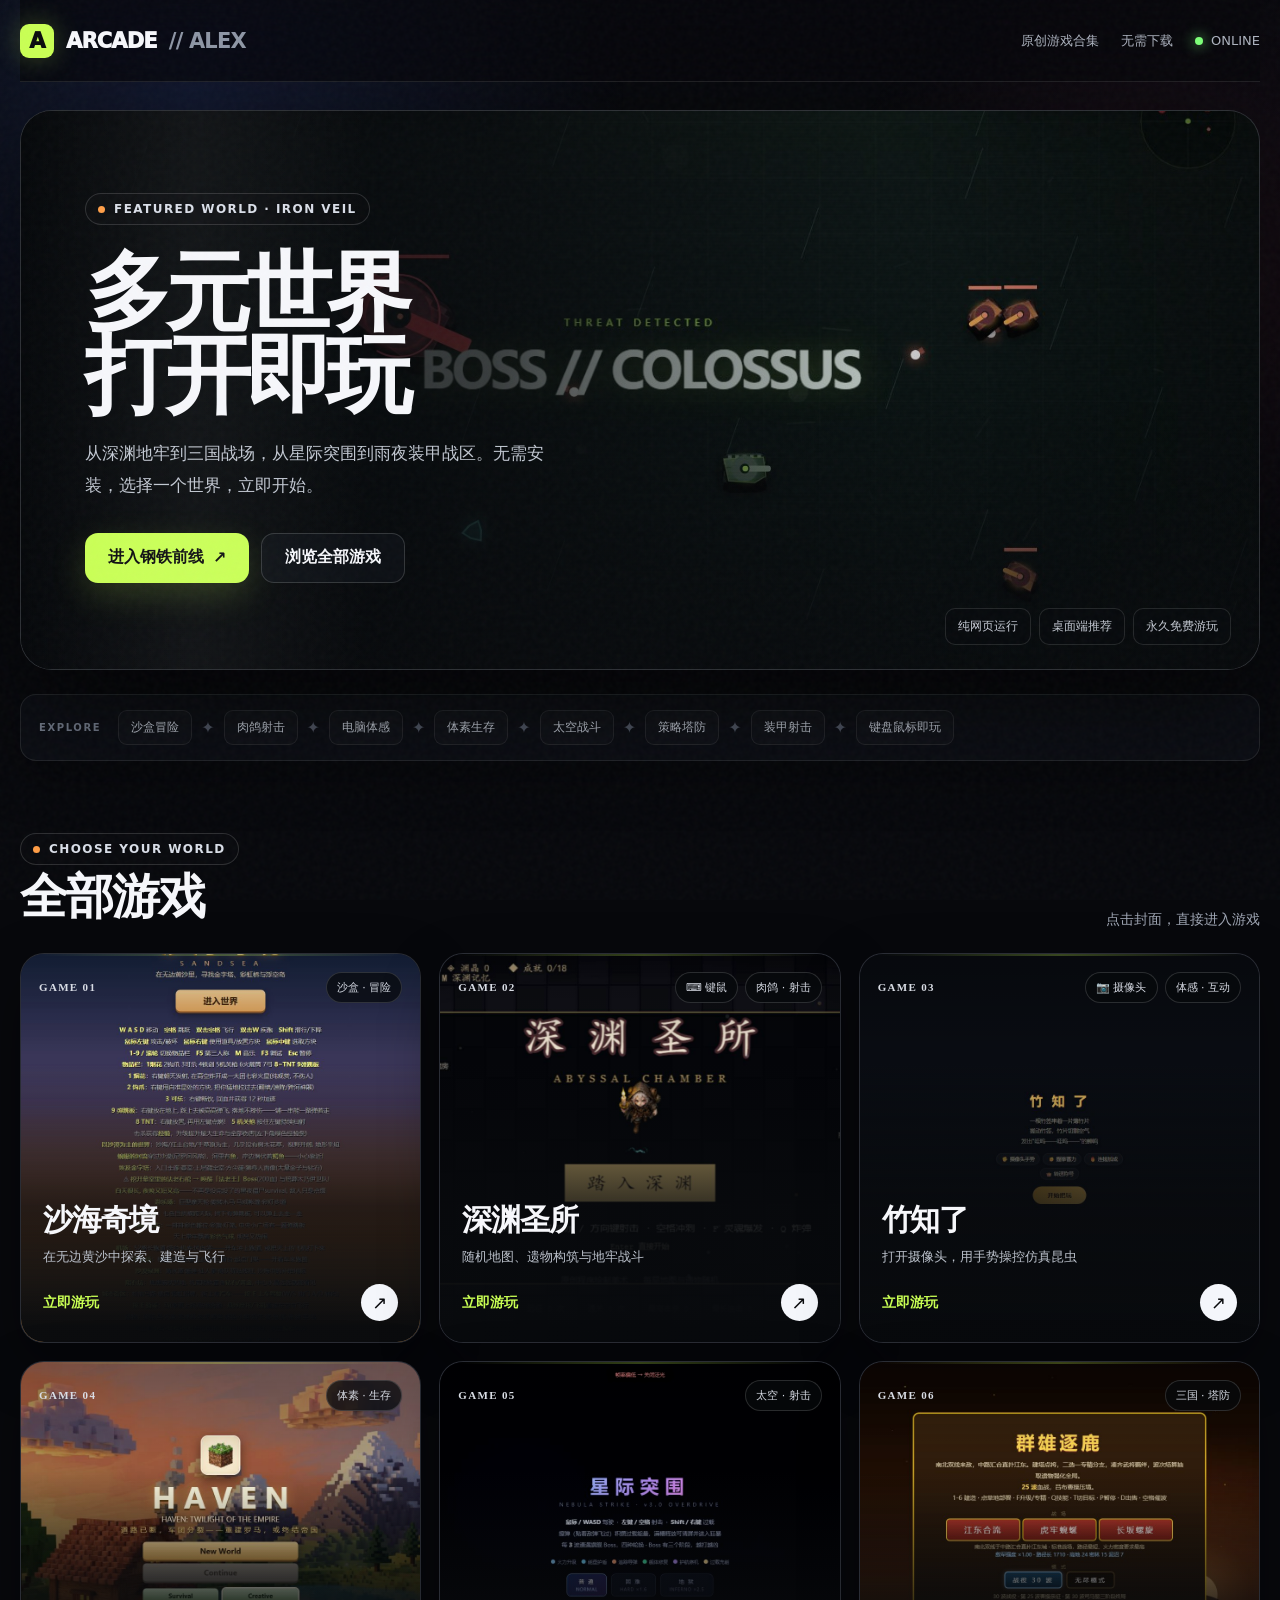
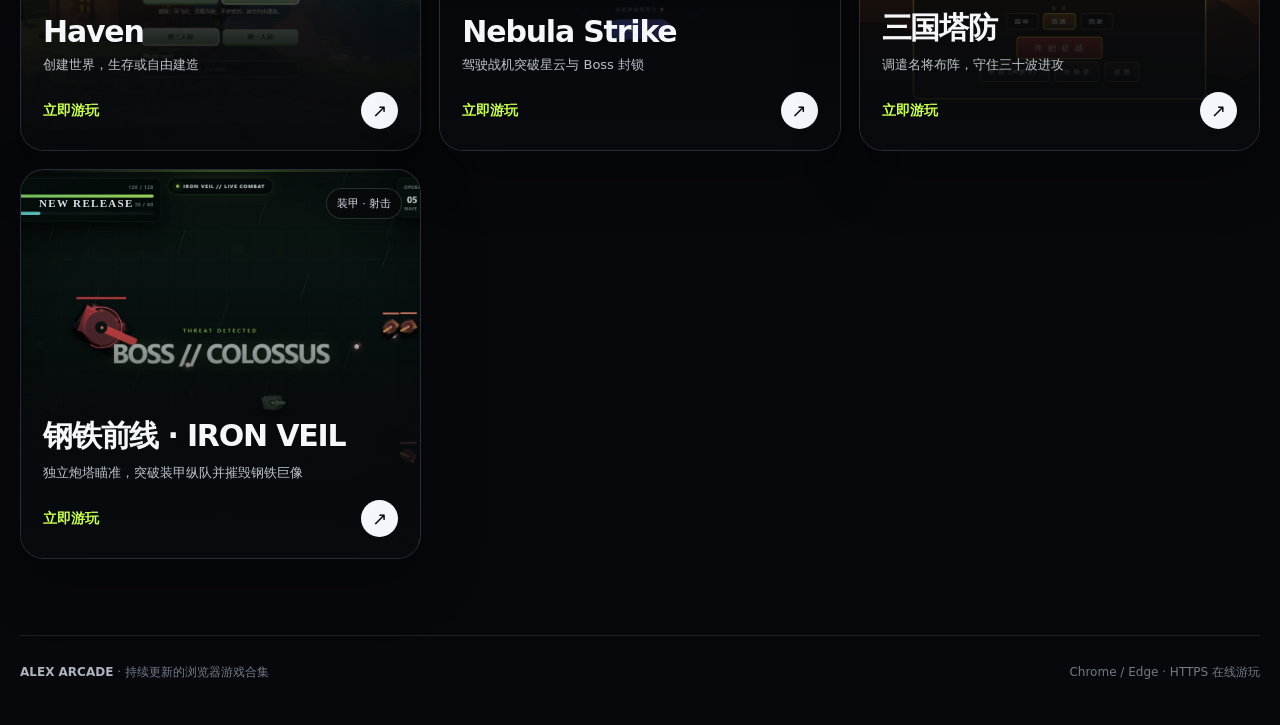
==== commit e7ab1938: "feat(home): device-requirement tags on cards (camera / keyboard+mouse) Data-driven `req` field, reus" ====
--- a/index.html
+++ b/index.html
@@ -80,8 +80,8 @@
     /* 游戏清单 —— 以后新增一款游戏只需在这里加一行；卡片与首页 hero 均由此渲染 */
     const GAMES = [
       { id:'minecraft',      name:'沙海奇境',            genre:'沙盒 · 冒险', desc:'在无边黄沙中探索、建造与飞行',            cover:'covers/minecraft.jpg' },
-      { id:'abyss',          name:'深渊圣所',            genre:'肉鸽 · 射击', desc:'随机地图、遗物构筑与地牢战斗',            cover:'covers/abyss.jpg' },
-      { id:'zhuzhiliao',     name:'竹知了',              genre:'体感 · 互动', desc:'打开摄像头，用手势操控仿真昆虫',          cover:'covers/zhuzhiliao.jpg' },
+      { id:'abyss',          name:'深渊圣所',            genre:'肉鸽 · 射击', desc:'随机地图、遗物构筑与地牢战斗',            cover:'covers/abyss.jpg', req:'⌨️ 键鼠' },
+      { id:'zhuzhiliao',     name:'竹知了',              genre:'体感 · 互动', desc:'打开摄像头，用手势操控仿真昆虫',          cover:'covers/zhuzhiliao.jpg', req:'📷 摄像头' },
       { id:'haven',          name:'Haven',               genre:'体素 · 生存', desc:'创建世界，生存或自由建造',                cover:'covers/haven.jpg' },
       { id:'nebula',         name:'Nebula Strike',       genre:'太空 · 射击', desc:'驾驶战机突破星云与 Boss 封锁',            cover:'covers/nebula.jpg' },
       { id:'three-kingdoms', name:'三国塔防',            genre:'三国 · 塔防', desc:'调遣名将布阵，守住三十波进攻',            cover:'covers/three-kingdoms.jpg' },
@@ -95,7 +95,7 @@
       grid.innerHTML = GAMES.map((g, i) => {
         const badge = g.badge || `GAME ${String(i + 1).padStart(2, '0')}`;
         return `<a class="game" href="${href(g)}"><img src="${esc(g.cover)}" alt="${esc(g.name)}游戏画面" loading="lazy">`
-          + `<div class="game-top"><span class="num">${esc(badge)}</span><span class="genre">${esc(g.genre)}</span></div>`
+          + `<div class="game-top"><span class="num">${esc(badge)}</span><span style="display:flex;gap:7px">${g.req?`<span class="genre">${esc(g.req)}</span>`:''}<span class="genre">${esc(g.genre)}</span></span></div>`
           + `<div class="game-info"><h3>${esc(g.name)}</h3><p>${esc(g.desc)}</p>`
           + `<div class="play-row"><span class="play-now">立即游玩</span><span class="arrow">↗</span></div></div></a>`;
       }).join('');
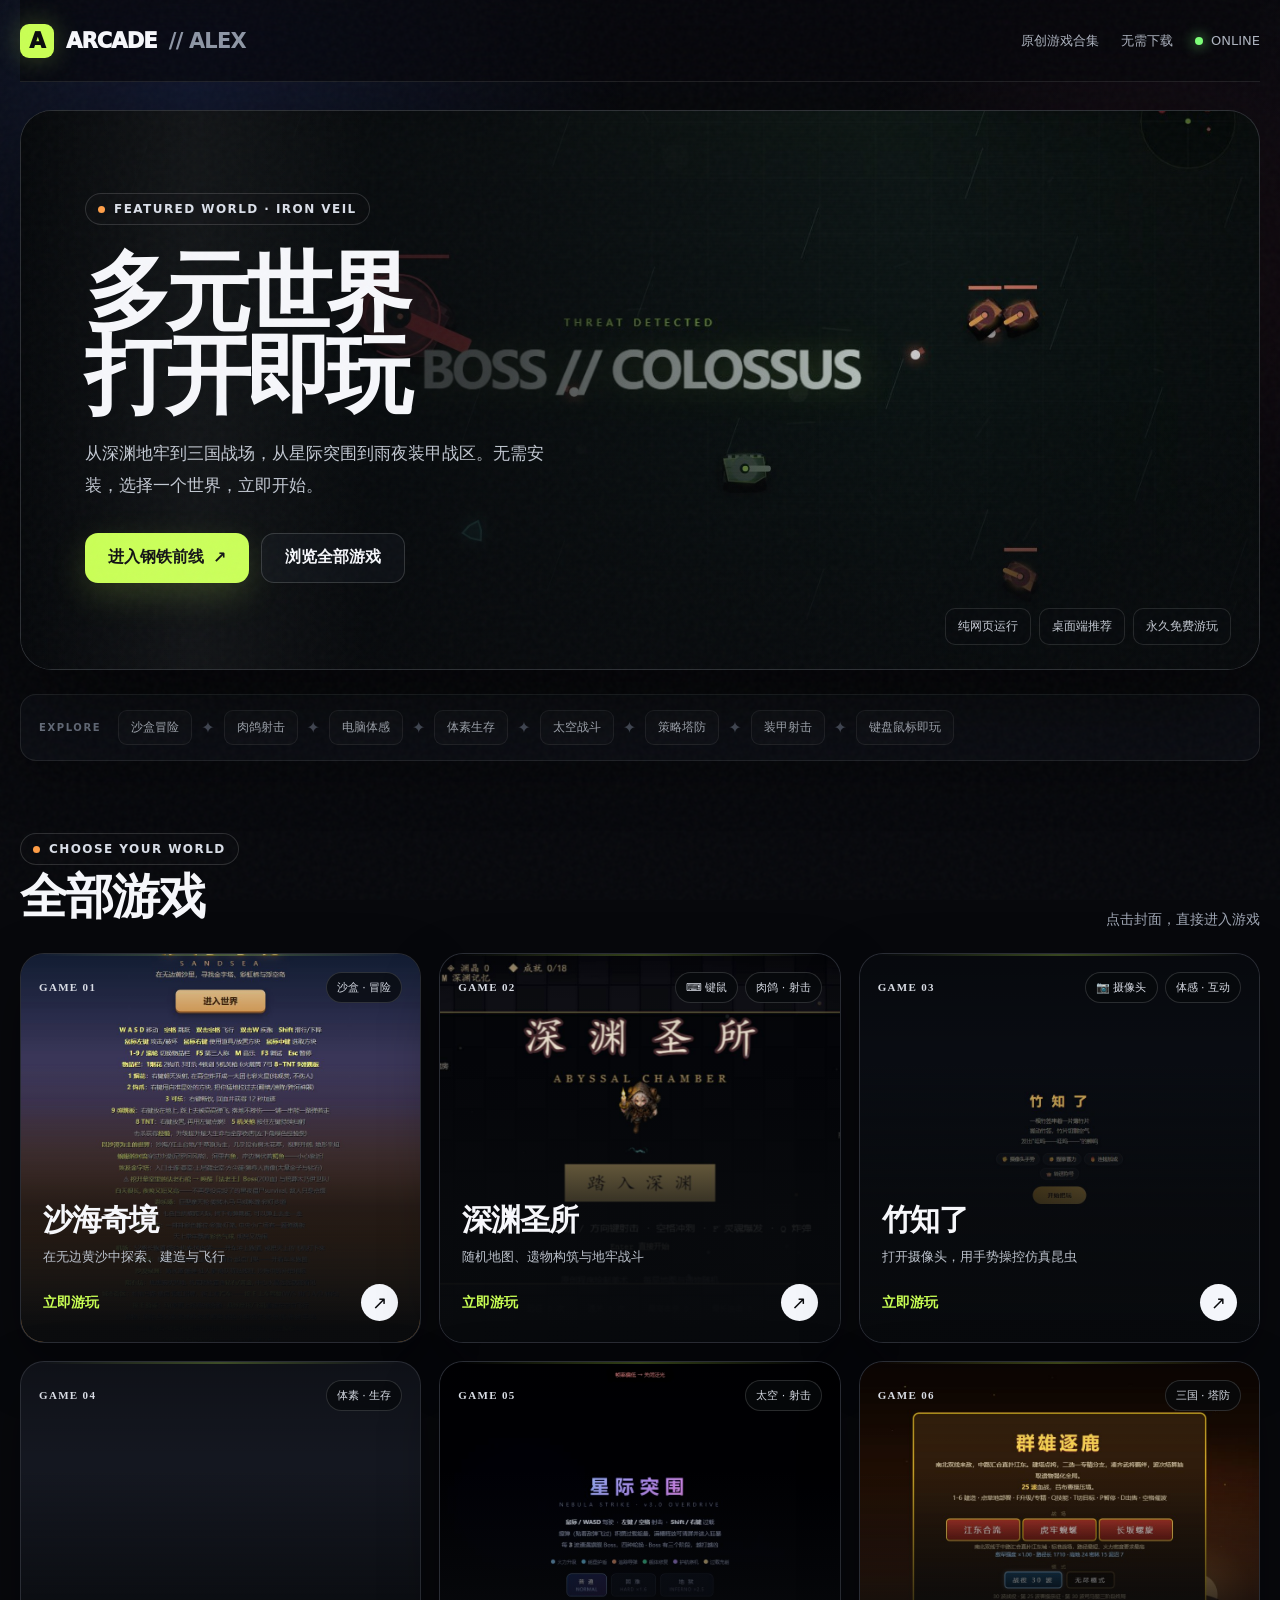
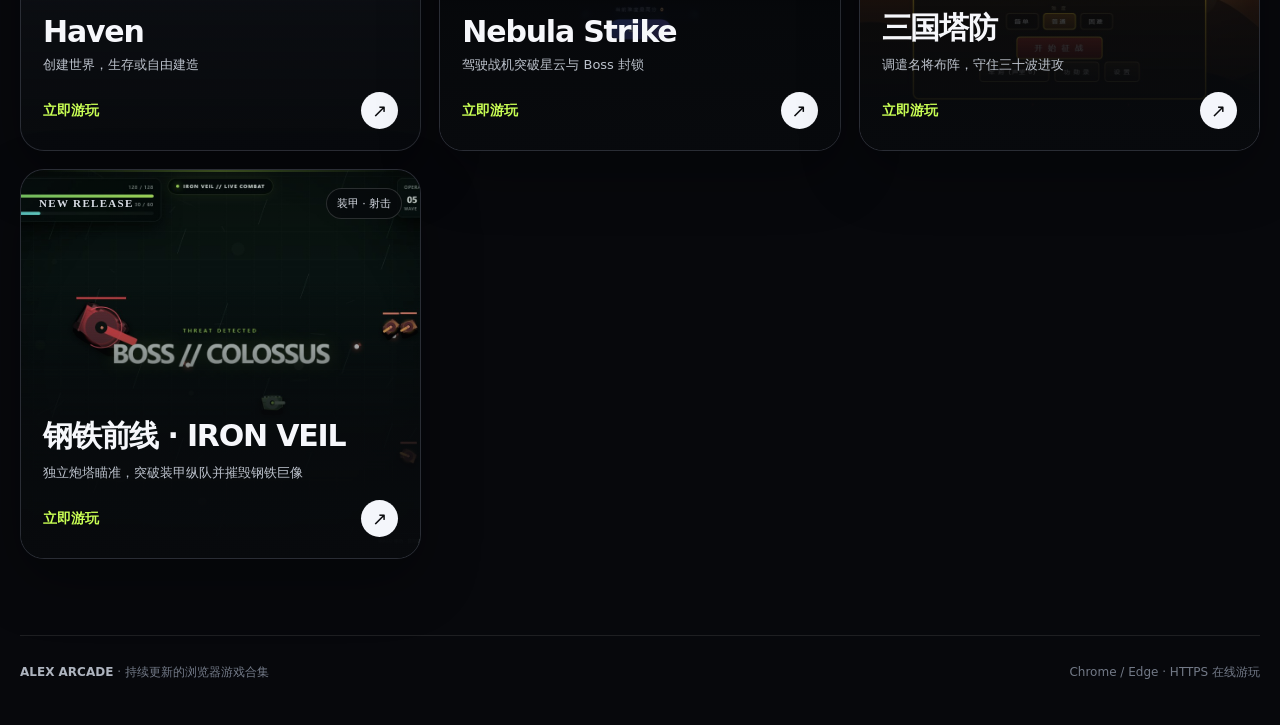
==== commit 016b68a8: "polish: 首页封面 fetchpriority + file:// 提示条; nebula 敌弹满池回收; abyss 锻炉消除双层 - index.html: hero/featured 封面" ====
--- a/index.html
+++ b/index.html
@@ -2,9 +2,9 @@
 <html lang="zh-CN">
   <head>
     <script>
-      if (window.location.protocol === 'file:') {
-        window.location.replace('https://bosswenwu.github.io/alex-games/');
-      }
+      /* 以 file:// 打开时不再强行把用户踢到 Pages（会让 Vercel 镜像访客莫名跳站），
+         改为在页面里提示用本地 HTTP 打开。真正的判断与提示在 body 末尾。 */
+      window.__fileProto = window.location.protocol === 'file:';
     </script>
   <meta charset="utf-8">
   <meta name="viewport" content="width=device-width,initial-scale=1">
@@ -43,13 +43,17 @@
   </style>
 </head>
 <body>
+  <div id="file-note" style="display:none;position:sticky;top:0;z-index:60;gap:12px;align-items:center;justify-content:center;flex-wrap:wrap;padding:11px 16px;background:#241206;border-bottom:1px solid #ff9d4540;color:#ffd9b0;font-size:13px;line-height:1.5">
+    <span>⚠️ 你正以 <b>file://</b> 直接打开本页——摄像头与部分游戏模块需要 HTTP 环境。请在项目目录运行 <code style="background:#00000038;padding:1px 6px;border-radius:6px">npx serve .</code> 后，用终端给出的本地地址访问。</span>
+    <button type="button" id="file-note-x" style="cursor:pointer;border:1px solid #ffffff30;background:#0b0d10;color:#f6f7fb;border-radius:8px;padding:5px 12px;font-weight:700">知道了</button>
+  </div>
   <header class="shell nav">
     <a class="brand" href="./index.html" aria-label="Alex Arcade 首页"><span class="brand-mark">A</span><span>ARCADE</span><span>// ALEX</span></a>
     <div class="nav-meta"><span>原创游戏合集</span><span>无需下载</span><span class="status"><i></i> ONLINE</span></div>
   </header>
   <main class="shell">
     <section class="hero" aria-labelledby="hero-title">
-      <img class="hero-bg" id="hero-bg" src="covers/tank-strike.jpg" alt="精选游戏世界">
+      <img class="hero-bg" id="hero-bg" src="covers/tank-strike.jpg" alt="精选游戏世界" fetchpriority="high" decoding="async">
       <div class="hero-content">
         <span class="kicker" id="hero-kicker">Featured world · Iron Veil</span>
         <h1 id="hero-title">多元世界<br>打开即玩</h1>
@@ -94,7 +98,8 @@
       const grid = document.getElementById('games-grid');
       grid.innerHTML = GAMES.map((g, i) => {
         const badge = g.badge || `GAME ${String(i + 1).padStart(2, '0')}`;
-        return `<a class="game" href="${href(g)}"><img src="${esc(g.cover)}" alt="${esc(g.name)}游戏画面" loading="lazy">`
+        const imgLoad = g.featured ? 'fetchpriority="high"' : 'loading="lazy"';
+        return `<a class="game" href="${href(g)}"><img src="${esc(g.cover)}" alt="${esc(g.name)}游戏画面" ${imgLoad} decoding="async">`
           + `<div class="game-top"><span class="num">${esc(badge)}</span><span style="display:flex;gap:7px">${g.req?`<span class="genre">${esc(g.req)}</span>`:''}<span class="genre">${esc(g.genre)}</span></span></div>`
           + `<div class="game-info"><h3>${esc(g.name)}</h3><p>${esc(g.desc)}</p>`
           + `<div class="play-row"><span class="play-now">立即游玩</span><span class="arrow">↗</span></div></div></a>`;
@@ -107,6 +112,15 @@
         cta.href = href(feat);
         cta.innerHTML = `${esc(feat.featured.cta)} <span>↗</span>`;
       }
+      /* file:// 提示条：仅提示，不跳站 */
+      if (window.__fileProto) {
+        const fn = document.getElementById('file-note');
+        if (fn) {
+          fn.style.display = 'flex';
+          const x = document.getElementById('file-note-x');
+          if (x) x.addEventListener('click', () => { fn.style.display = 'none'; });
+        }
+      }
     })();
   </script>
 </body>
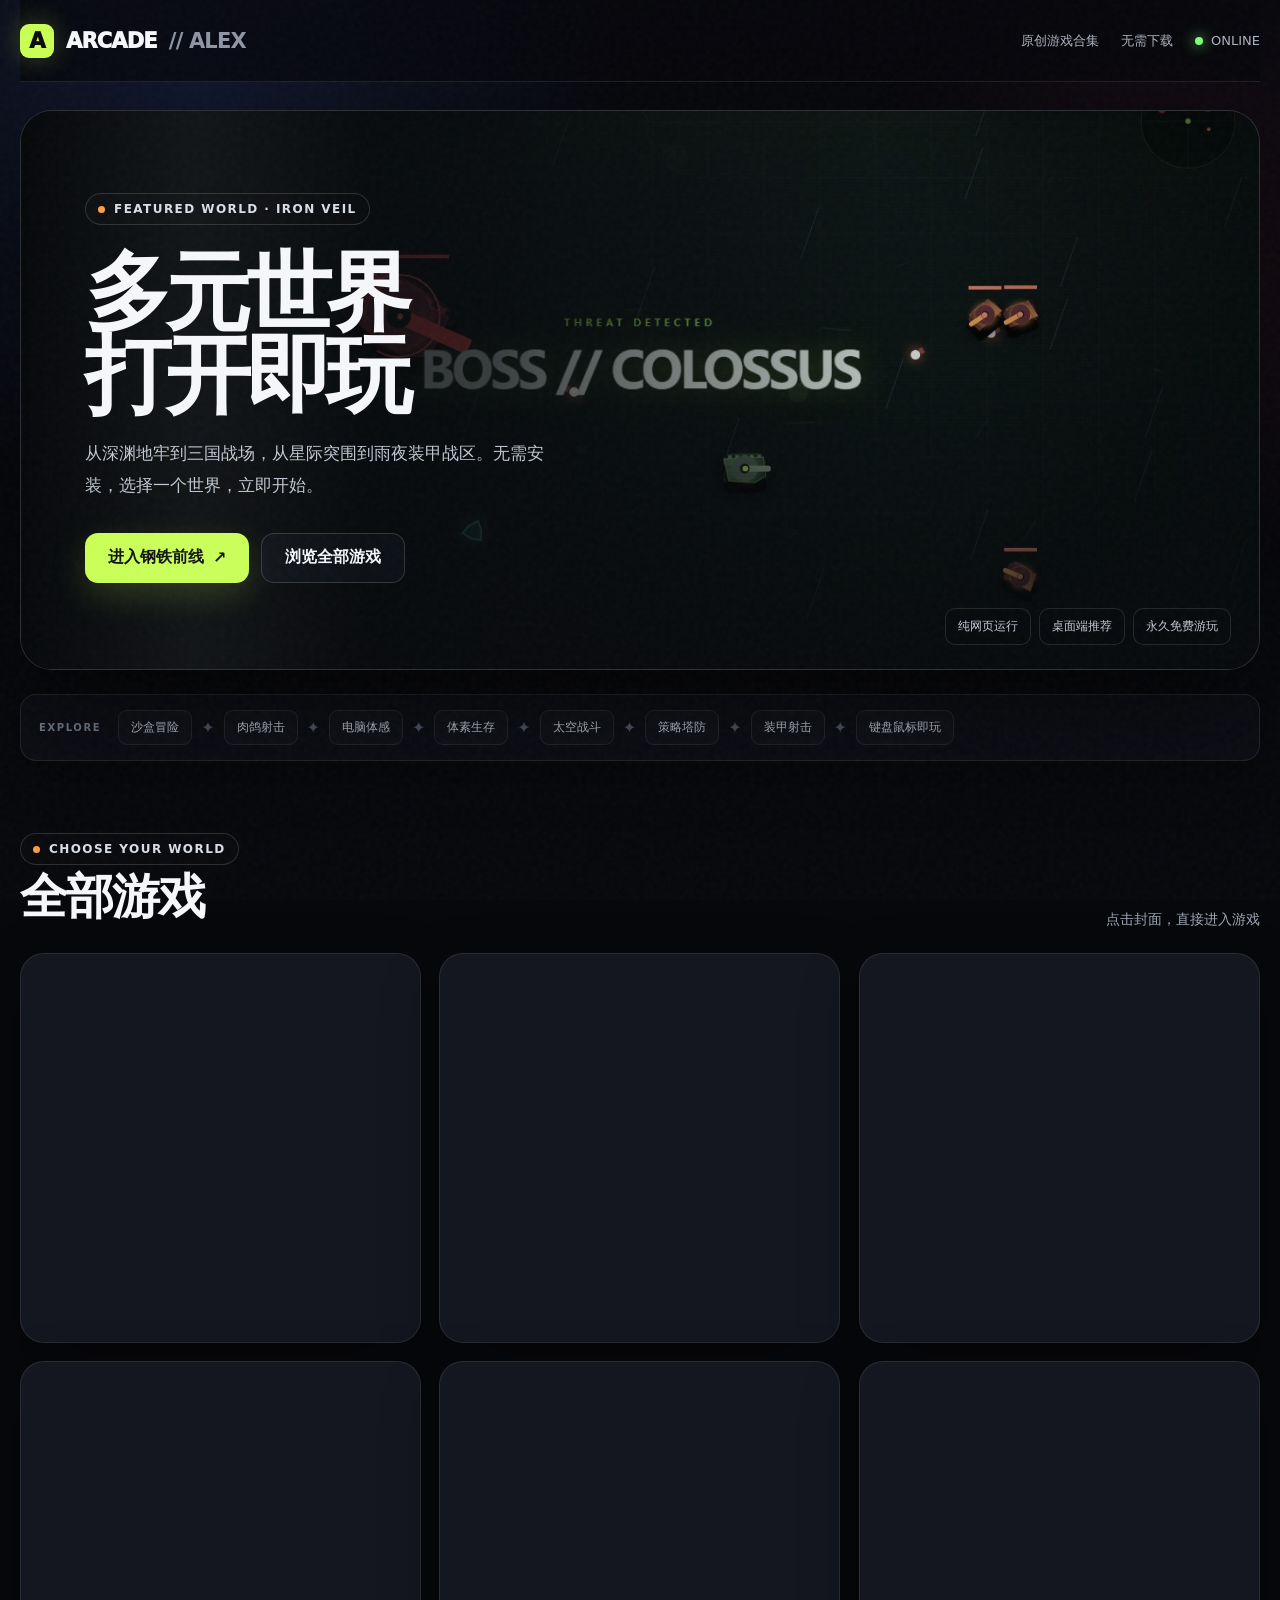
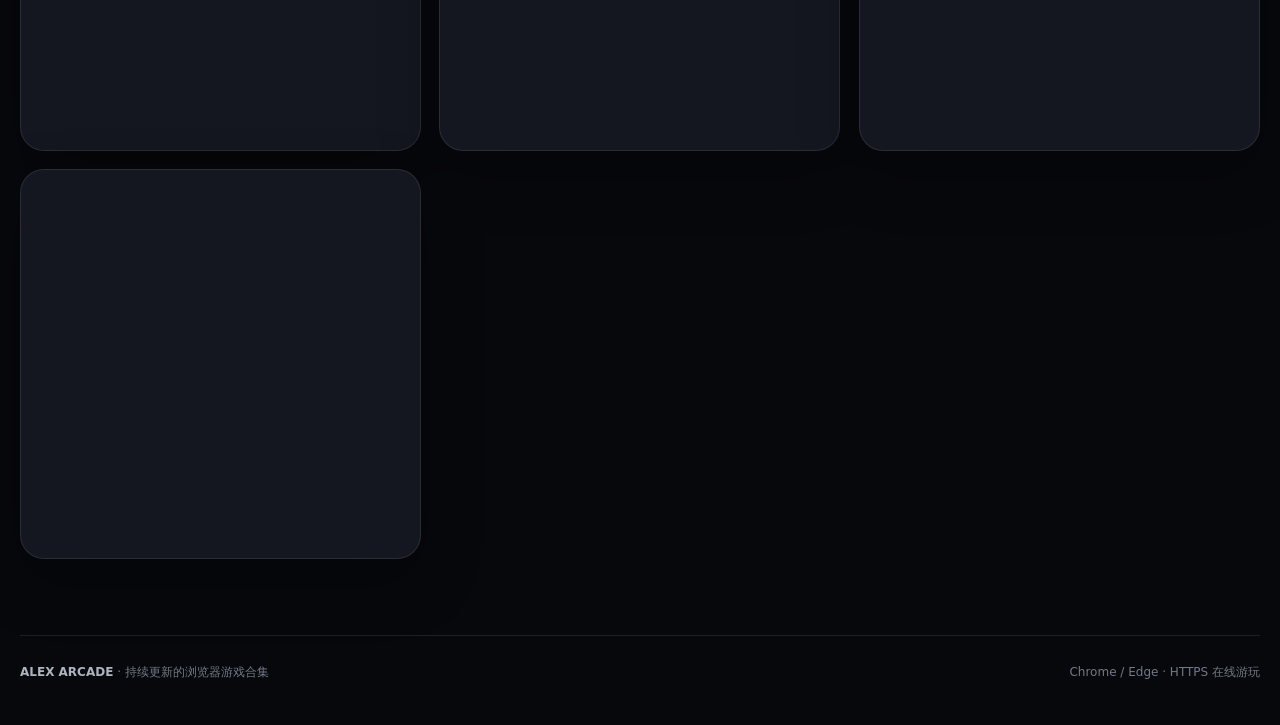
==== commit 9909b2e6: "perf: defer offscreen game cards and respect reduced motion" ====
--- a/index.html
+++ b/index.html
@@ -34,12 +34,13 @@
     .hero-stats{position:absolute;right:28px;bottom:24px;display:flex;gap:8px}.hero-stats span{padding:9px 12px;border-radius:10px;background:#090b0ebf;border:1px solid #ffffff1d;color:#c5cad4;font-size:12px;backdrop-filter:blur(12px)}
     .ticker{display:flex;align-items:center;gap:9px;margin:0 0 72px;padding:15px 18px;border:1px solid var(--line);border-radius:16px;background:#0d1016cc;box-shadow:0 18px 50px #0004;overflow:auto;scrollbar-width:none}.ticker::-webkit-scrollbar{display:none}.ticker b{color:#717988;font-size:10px;letter-spacing:.16em;margin-right:8px;white-space:nowrap}.ticker span{white-space:nowrap;padding:8px 12px;border:1px solid #ffffff14;border-radius:9px;color:#bdc3ce;font-size:12px;background:#ffffff05}.ticker i{color:#4c5260;font-style:normal}
     .section-head{display:flex;justify-content:space-between;align-items:end;margin-bottom:24px}.section-head h2{font-size:clamp(30px,4vw,48px);letter-spacing:-.045em;margin:0}.section-head p{margin:0;color:var(--muted);font-size:14px}
-    .games{display:grid;grid-template-columns:repeat(12,1fr);gap:18px;padding-bottom:76px}.game{--accent:#c9ff54;grid-column:span 4;position:relative;min-height:390px;overflow:hidden;border-radius:24px;border:1px solid var(--line);background:#141720;text-decoration:none;isolation:isolate;box-shadow:0 22px 60px #0005;transition:.28s ease}.game.wide{grid-column:span 12;min-height:440px}.game.wide img{object-position:center 46%}.game:before{content:"";position:absolute;z-index:1;left:18px;right:18px;top:0;height:2px;background:linear-gradient(90deg,transparent,var(--accent),transparent);opacity:.25;transition:.25s}.game img{position:absolute;inset:0;width:100%;height:100%;object-fit:cover;z-index:-2;transition:.45s ease;filter:saturate(.92) contrast(1.04)}.game:after{content:"";position:absolute;inset:0;background:linear-gradient(0deg,#080a0dfa 4%,#080a0dc9 35%,transparent 72%),linear-gradient(180deg,#0004,transparent 25%);z-index:-1}.game:hover,.game:focus-visible{transform:translateY(-7px);border-color:color-mix(in srgb,var(--accent) 55%,transparent);box-shadow:0 30px 80px #0008,0 0 45px color-mix(in srgb,var(--accent) 10%,transparent)}.game:hover:before{opacity:1}.game:hover img,.game:focus-visible img{transform:scale(1.055);filter:saturate(1.12) contrast(1.05)}
+    .games{display:grid;grid-template-columns:repeat(12,1fr);gap:18px;padding-bottom:76px}.game{--accent:#c9ff54;grid-column:span 4;position:relative;min-height:390px;overflow:hidden;border-radius:24px;border:1px solid var(--line);background:#141720;text-decoration:none;isolation:isolate;box-shadow:0 22px 60px #0005;transition:.28s ease;content-visibility:auto;contain-intrinsic-size:390px}.game.wide{grid-column:span 12;min-height:440px;contain-intrinsic-size:440px}.game.wide img{object-position:center 46%}.game:before{content:"";position:absolute;z-index:1;left:18px;right:18px;top:0;height:2px;background:linear-gradient(90deg,transparent,var(--accent),transparent);opacity:.25;transition:.25s}.game img{position:absolute;inset:0;width:100%;height:100%;object-fit:cover;z-index:-2;transition:.45s ease;filter:saturate(.92) contrast(1.04)}.game:after{content:"";position:absolute;inset:0;background:linear-gradient(0deg,#080a0dfa 4%,#080a0dc9 35%,transparent 72%),linear-gradient(180deg,#0004,transparent 25%);z-index:-1}.game:hover,.game:focus-visible{transform:translateY(-7px);border-color:color-mix(in srgb,var(--accent) 55%,transparent);box-shadow:0 30px 80px #0008,0 0 45px color-mix(in srgb,var(--accent) 10%,transparent)}.game:hover:before{opacity:1}.game:hover img,.game:focus-visible img{transform:scale(1.055);filter:saturate(1.12) contrast(1.05)}
     .game-top{display:flex;justify-content:space-between;align-items:center;padding:18px}.num{font:800 11px/1 ui-monospace,SFMono-Regular,Consolas;color:#d9dde5;letter-spacing:.12em}.genre{padding:7px 10px;border-radius:999px;background:#080a0dbd;border:1px solid #ffffff25;color:#d6dae3;font-size:11px;backdrop-filter:blur(10px)}
     .game-info{position:absolute;left:22px;right:22px;bottom:21px}.game h3{font-size:30px;letter-spacing:-.04em;margin:0 0 7px}.game p{margin:0 0 18px;color:#bcc2cc;font-size:13px;white-space:nowrap;overflow:hidden;text-overflow:ellipsis}.play-row{display:flex;justify-content:space-between;align-items:center}.play-now{font-weight:900;font-size:14px;color:var(--lime)}.arrow{display:grid;place-items:center;width:37px;height:37px;border-radius:50%;background:#f4f6fb;color:#090a0d;font-size:18px;transition:.2s}.game:hover .arrow{transform:translateX(4px)}
     .footer{border-top:1px solid var(--line);padding:28px 0 44px;display:flex;justify-content:space-between;gap:20px;color:#727987;font-size:12px}.footer strong{color:#aeb4bf}
     @media(max-width:900px){.game{grid-column:span 6}.game:nth-child(7){grid-column:span 12}.hero{min-height:520px}.hero-content{padding:68px 42px}.hero-stats{display:none}}
-    @media(max-width:620px){.shell{width:min(100% - 24px,1240px)}.nav{height:68px}.nav-meta>span:not(.status){display:none}.hero{margin-top:14px;min-height:570px;border-radius:22px}.hero-bg{object-position:60% center}.hero:after{background:linear-gradient(0deg,#07090bf7 5%,#07090bcc 56%,#07090b42)}.hero-content{position:absolute;left:0;right:0;bottom:0;width:100%;padding:34px 24px}.kicker{font-size:10px}h1{font-size:48px}.hero p{font-size:14px;line-height:1.7}.button{width:100%}.ticker{margin-bottom:56px}.section-head{align-items:start;flex-direction:column;gap:9px}.games{gap:14px}.game,.game:nth-child(7){grid-column:span 12;min-height:360px}.footer{flex-direction:column}}
+    @media(max-width:620px){.shell{width:min(100% - 24px,1240px)}.nav{height:68px}.nav-meta>span:not(.status){display:none}.hero{margin-top:14px;min-height:570px;border-radius:22px}.hero-bg{object-position:60% center}.hero:after{background:linear-gradient(0deg,#07090bf7 5%,#07090bcc 56%,#07090b42)}.hero-content{position:absolute;left:0;right:0;bottom:0;width:100%;padding:34px 24px}.kicker{font-size:10px}h1{font-size:48px}.hero p{font-size:14px;line-height:1.7}.button{width:100%}.ticker{margin-bottom:56px}.section-head{align-items:start;flex-direction:column;gap:9px}.games{gap:14px}.game,.game:nth-child(7){grid-column:span 12;min-height:360px;contain-intrinsic-size:360px}.footer{flex-direction:column}}
+    @media(prefers-reduced-motion:reduce){html{scroll-behavior:auto}.hero:before,.game,.game:before,.game img{animation:none;transition:none}.button:hover,.button:focus-visible,.game:hover,.game:focus-visible{transform:none}}
   </style>
 </head>
 <body>
